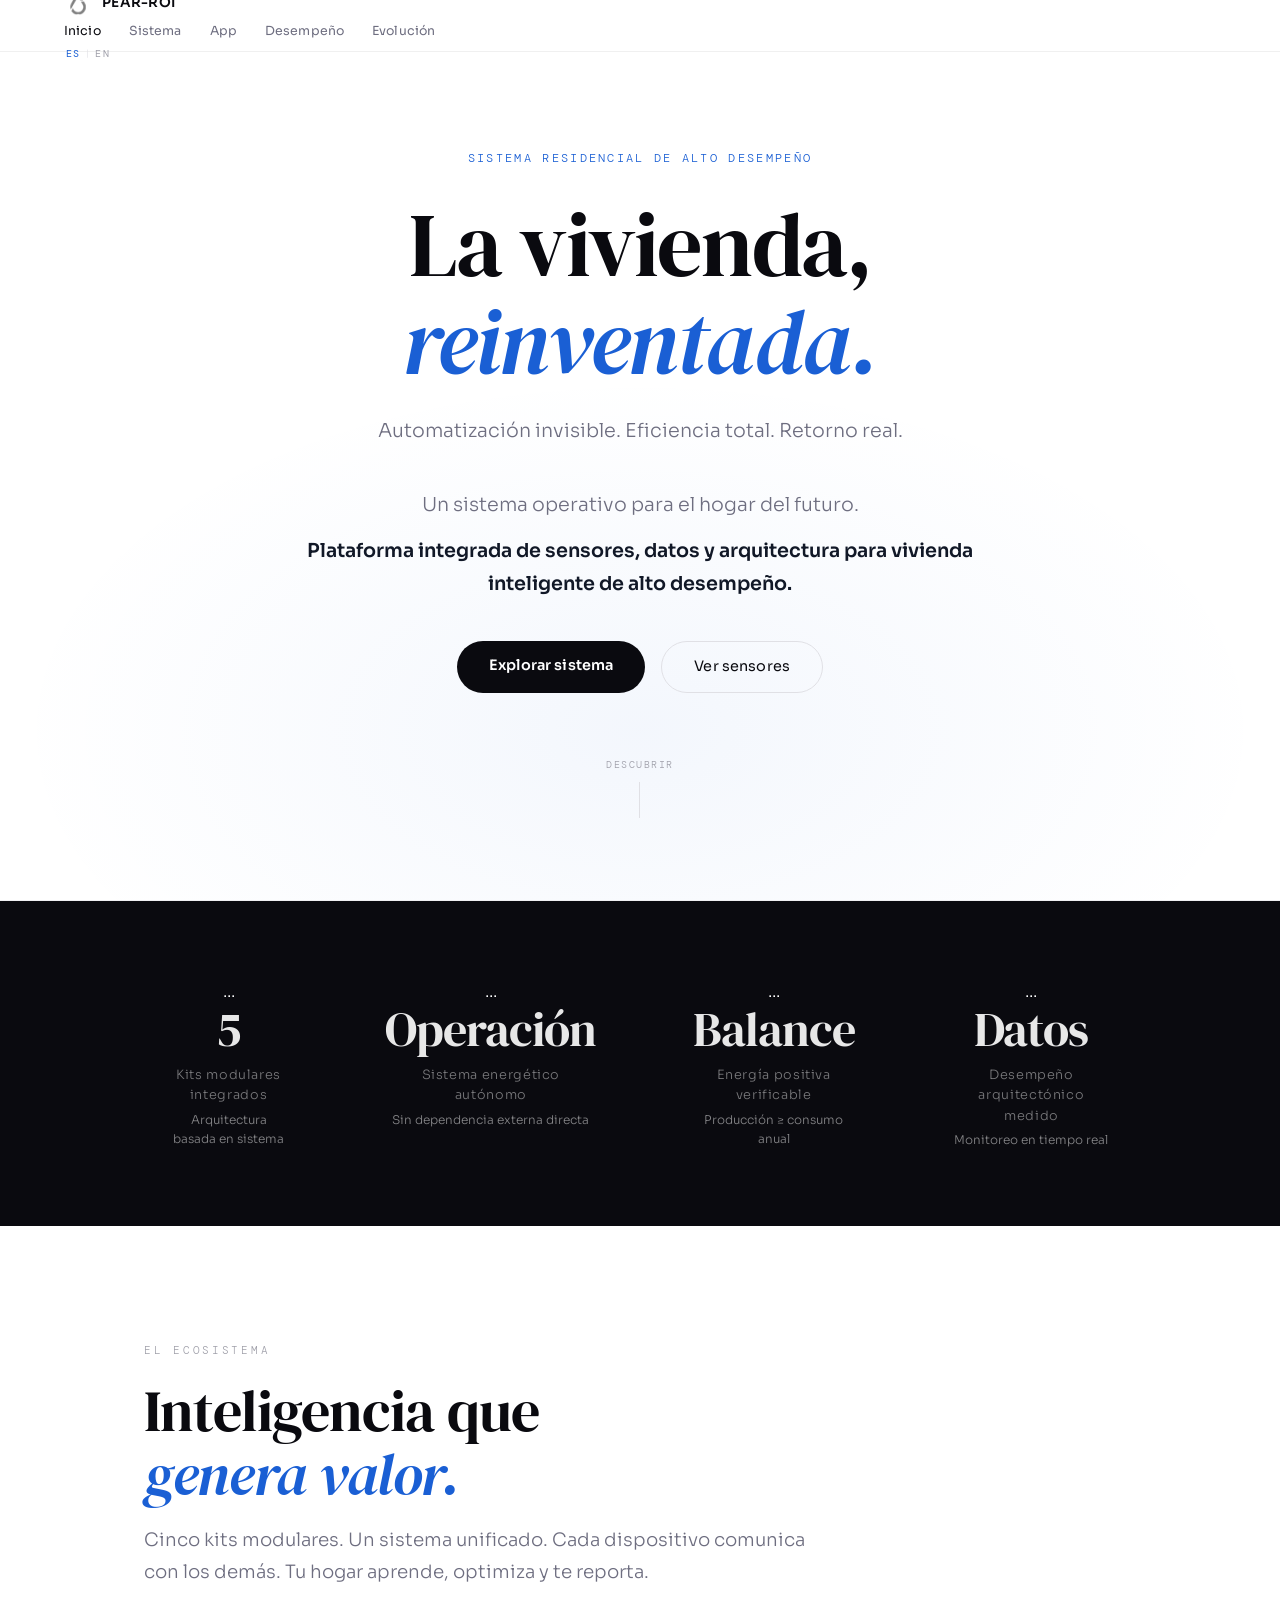
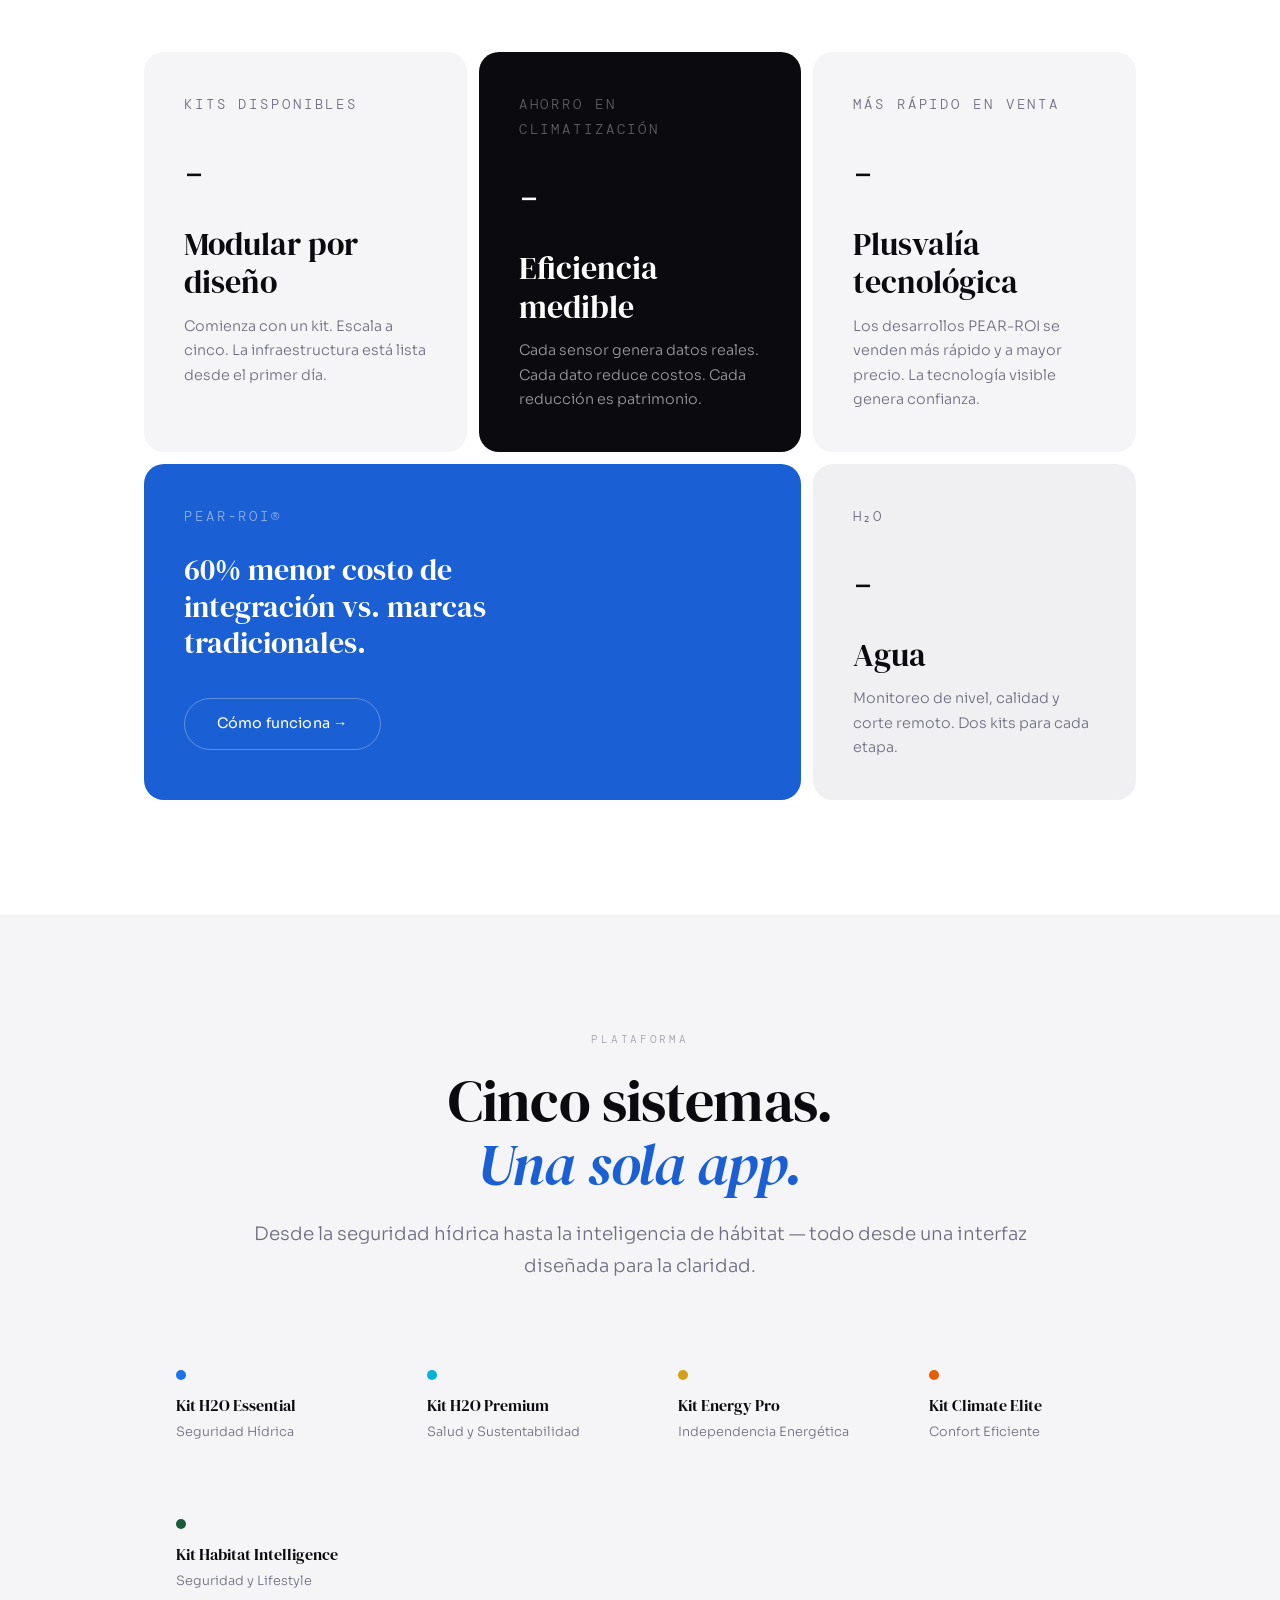
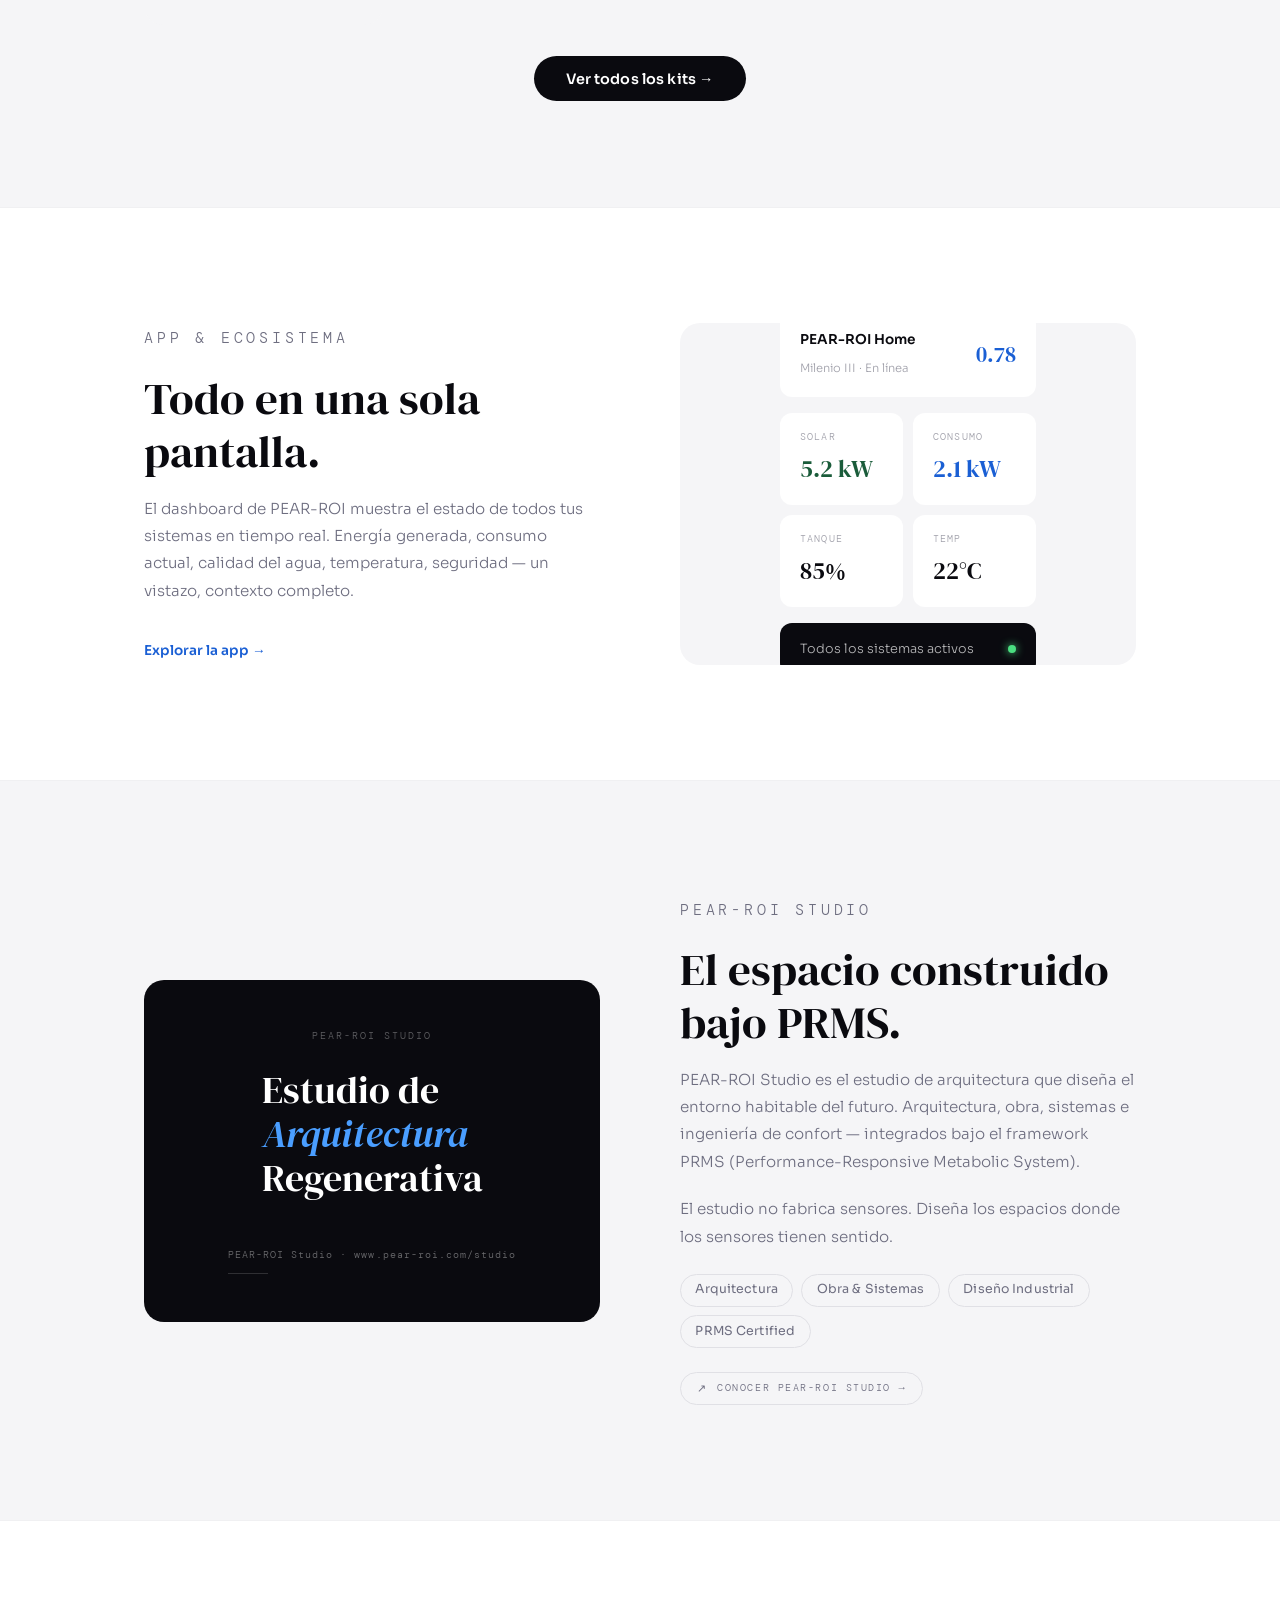
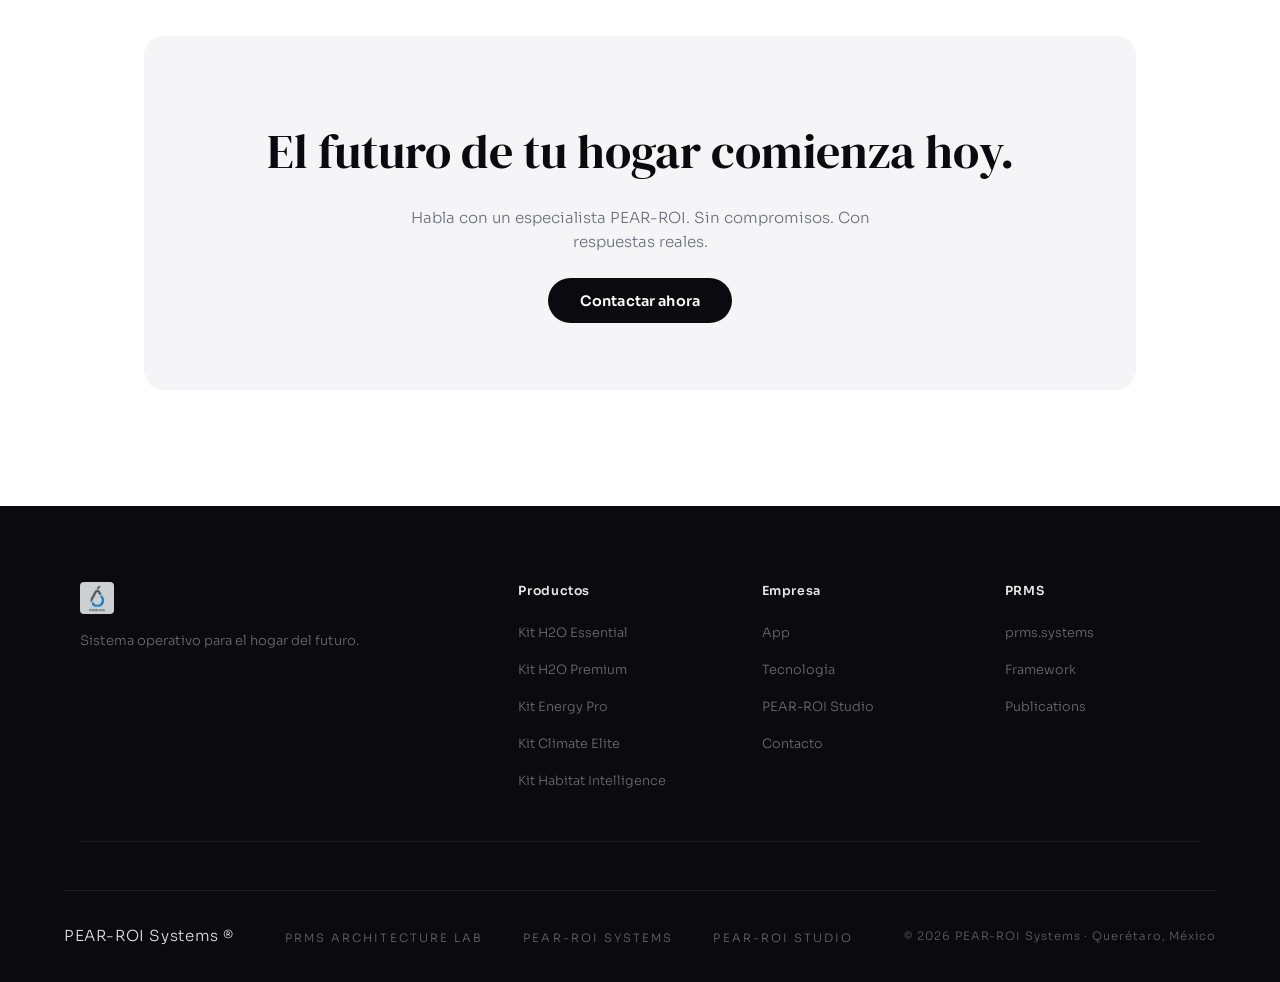
==== index.html @ c3390e7c "Update index.html" ====
<!DOCTYPE html>
<html lang="es">
<head>
  <meta charset="UTF-8"/>
  <meta name="viewport" content="width=device-width, initial-scale=1.0"/>
  <title>PEAR-ROI® — La vivienda, reinventada.</title>
  <meta name="description" content="Sistema operativo para el hogar del futuro. Automatización invisible. Eficiencia total. Retorno real."/>
  <link rel="icon" type="image/png" href="favicon.png">
  <link rel="stylesheet" href="assets/style.css"/>
</head>
<body>

<nav id="site-nav"></nav>

<main>

  <!-- ══ HERO ══════════════════════════════════════════════════════════════ -->
  <section class="hero">
    <p class="hero-eyebrow" data-t="home.eyebrow">Sistema Residencial de Alto Desempeño</p>
    <h1>
      <span data-t="home.h1a">La vivienda,</span><br>
      <em data-t="home.h1b">reinventada.</em>
    </h1>
   <p class="hero-sub main" data-t="home.sub.main">
  Automatización invisible. Eficiencia total. Retorno real. 
</p>
<p class="hero-sub secondary" data-t="home.sub.secondary">
  Un sistema operativo para el hogar del futuro.
  <span class="hero-highlight"> 
  Plataforma integrada de sensores, datos y arquitectura para vivienda inteligente de alto desempeño.
 </span>
</p>
     
    <div class="hero-actions">
      <a href="product.html" class="btn-primary" data-t="home.cta1">Explorar sistema</a>
      <a href="product.html" class="btn-ghost" data-t="home.cta2">Ver Sistema</a>
    </div>
    <div class="hero-scroll">
      <span data-t="home.scroll">Descubrir</span>
    </div>
  </section>

  <div class="divider"></div>

  <!-- ══ STAT STRIP ════════════════════════════════════════════════════════ -->
<div class="stat-strip">
  <div class="container">
    <div class="stat-item reveal">
      <div class="stat-icon">...</div>
      <div class="stat-num">5</div>
      <div class="stat-label">Kits modulares integrados</div>
      <div class="stat-meta">Arquitectura basada en sistema</div>
    </div>
    <div class="stat-item reveal">
      <div class="stat-icon">...</div>
      <div class="stat-num">Operación</div>
      <div class="stat-label">Sistema energético autónomo</div>
      <div class="stat-meta">Sin dependencia externa directa</div>
    </div>
    <div class="stat-item reveal">
      <div class="stat-icon">...</div>
      <div class="stat-num">Balance</div>
      <div class="stat-label">Energía positiva verificable</div>
      <div class="stat-meta">Producción ≥ consumo anual</div>
    </div>
    <div class="stat-item reveal">
      <div class="stat-icon">...</div>
      <div class="stat-num">Datos</div>
      <div class="stat-label">Desempeño arquitectónico medido</div>
      <div class="stat-meta">Monitoreo en tiempo real</div>
    </div>
  </div>
</div>

  <!-- ══ ECOSYSTEM INTRO ═══════════════════════════════════════════════════ -->
  <section class="section">
    <div class="container">
      <div style="max-width:680px; margin-bottom:4rem;">
        <p class="section-label" data-t="home.s1.label">El ecosistema</p>
        <h2 class="display">
          <span data-t="home.s1.h2a">Inteligencia que</span><br>
          <em data-t="home.s1.h2b">genera valor.</em>
        </h2>
        <p class="lead" style="margin-top:1rem;" data-t="home.s1.lead">
          Cinco kits modulares. Un sistema unificado. Cada dispositivo comunica con los demás. Tu hogar aprende, optimiza y te reporta.
        </p>
      </div>

      <!-- BENTO GRID -->
      <div class="bento bento-3 reveal">
        <!-- Card 1 -->
        <div class="bento-card">
          <p class="bento-num" data-t="home.b1.num">Kits disponibles</p>
          <div class="bento-icon">-</div>
          <h3 data-t="home.b1.h3">Arquitectura modular</h3>
          <p data-t="home.b1.p">Sistemas escalables diseñados para integrarse desde la primera etapa del proyecto.</p>
        </div>
        <!-- Card 2 -->
        <div class="bento-card dark">
          <p class="bento-num" data-t="home.b2.num">Ahorro en climatización</p>
          <div class="bento-icon">-</div>
          <h3 data-t="home.b2.h3">Inteligencia operativa</h3>
          <p data-t="home.b2.p">Sensores, automatización y análisis de datos integrados en tiempo real.</p>
        </div>
        <!-- Card 3 -->
        <div class="bento-card">
          <p class="bento-num" data-t="home.b3.num">Más rápido en venta</p>
          <div class="bento-icon">-</div>
          <h3 data-t="home.b3.h3">Infraestructura visible</h3>
          <p data-t="home.b3.p">Tecnología integrada como parte de la experiencia arquitectónica.</p>
        </div>
        <!-- Card 4 — wide dark -->
        <div class="bento-card blue large reveal">
          <div style="display:flex; align-items:center; justify-content:space-between; flex-wrap:wrap; gap:1.5rem;">
            <div>
              <p class="bento-num" style="color:rgba(255,255,255,0.5);">PEAR-ROI®</p>
              <h3 style="font-size:clamp(1.2rem,2.5vw,1.9rem); max-width:24ch;" data-t="home.b4.h3">
                Arquitectura diseñada para operar como un sistema inteligente.
              </h3>
            </div>
            <a href="technology.html" class="btn-ghost" style="border-color:rgba(255,255,255,0.3); color:white; white-space:nowrap;">
              Cómo funciona →
            </a>
          </div>
        </div>
        <!-- Card 5 -->
        <div class="bento-card" style="background:var(--gray-100);">
          <p class="bento-num">H₂O</p>
          <div class="bento-icon">-</div>
          <h3>Agua</h3>
          <p>Monitoreo de nivel, calidad y corte remoto. Dos kits para cada etapa.</p>
        </div>
      </div>
    </div>
  </section>

  <div class="divider"></div>

  <!-- ══ KITS PREVIEW ═══════════════════════════════════════════════════════ -->
  <section class="section" style="background:var(--off-white);">
    <div class="container">
      <p class="section-label center" data-t="home.s2.label">Plataforma</p>
      <h2 class="display center">
        <span data-t="home.s2.h2a">Cinco sistemas.</span><br>
        <em data-t="home.s2.h2b">Una sola app.</em>
      </h2>
      <p class="lead center" style="margin:1.25rem auto 3.5rem;" data-t="home.s2.lead">
        Desde la seguridad hídrica hasta la inteligencia de hábitat — todo desde una interfaz diseñada para la claridad.
      </p>

      <!-- 5 kit preview pills -->
      <div style="display:grid; grid-template-columns:repeat(auto-fit, minmax(200px, 1fr)); gap:12px;" class="reveal">
        <div class="bento-card" style="padding:2rem;">
          <div style="width:10px;height:10px;border-radius:50%;background:#1a73e8;margin-bottom:1rem;"></div>
          <h3 style="font-size:1rem; margin-bottom:0.4rem;" data-t="kit.h2oe.name">Kit H2O Essential</h3>
          <p style="font-size:0.8rem;" data-t="kit.h2oe.sub">Seguridad Hídrica</p>
        </div>
        <div class="bento-card" style="padding:2rem;">
          <div style="width:10px;height:10px;border-radius:50%;background:#00b4d8;margin-bottom:1rem;"></div>
          <h3 style="font-size:1rem; margin-bottom:0.4rem;" data-t="kit.h2op.name">Kit H2O Premium</h3>
          <p style="font-size:0.8rem;" data-t="kit.h2op.sub">Salud y Sustentabilidad</p>
        </div>
        <div class="bento-card" style="padding:2rem;">
          <div style="width:10px;height:10px;border-radius:50%;background:#d4a017;margin-bottom:1rem;"></div>
          <h3 style="font-size:1rem; margin-bottom:0.4rem;" data-t="kit.energy.name">Kit Energy Pro</h3>
          <p style="font-size:0.8rem;" data-t="kit.energy.sub">Independencia Energética</p>
        </div>
        <div class="bento-card" style="padding:2rem;">
          <div style="width:10px;height:10px;border-radius:50%;background:#e85d04;margin-bottom:1rem;"></div>
          <h3 style="font-size:1rem; margin-bottom:0.4rem;" data-t="kit.climate.name">Kit Climate Elite</h3>
          <p style="font-size:0.8rem;" data-t="kit.climate.sub">Confort Eficiente</p>
        </div>
        <div class="bento-card" style="padding:2rem;">
          <div style="width:10px;height:10px;border-radius:50%;background:#1a5c3a;margin-bottom:1rem;"></div>
          <h3 style="font-size:1rem; margin-bottom:0.4rem;" data-t="kit.habitat.name">Kit Habitat Intelligence</h3>
          <p style="font-size:0.8rem;" data-t="kit.habitat.sub">Seguridad y Lifestyle</p>
        </div>
      </div>

      <div style="text-align:center; margin-top:2.5rem;">
        <a href="product.html" class="btn-primary">Ver todos los kits →</a>
      </div>
    </div>
  </section>

  <div class="divider"></div>

  <!-- ══ APP PREVIEW ════════════════════════════════════════════════════════ -->
  <section class="section">
    <div class="container">
      <div class="feature-row reveal">
        <div class="feature-content">
          <p class="section-label" data-t="app.eyebrow">App & Ecosistema</p>
          <h2 data-t="app.f1.h2">Todo en una sola pantalla.</h2>
          <p data-t="app.f1.p">El dashboard de PEAR-ROI muestra el estado de todos tus sistemas en tiempo real. Energía generada, consumo actual, calidad del agua, temperatura, seguridad — un vistazo, contexto completo.</p>
          <a href="app.html" style="display:inline-flex;align-items:center;gap:0.5rem;font-size:0.85rem;font-weight:600;color:var(--accent);margin-top:1rem;">
            Explorar la app →
          </a>
        </div>
        <div class="feature-visual" style="background:var(--off-white); padding:2rem;">
          <!-- Illustrated app UI mockup -->
          <div class="app-screen" style="width:100%; max-width:320px; margin:0 auto;">
            <div class="app-bar">
              <div class="app-bar-left">
                <h4>PEAR-ROI Home</h4>
                <span>Milenio III · En línea</span>
              </div>
              <div class="app-metric">0.78</div>
            </div>
            <div class="app-grid">
              <div class="app-tile">
                <div class="app-tile-label">Solar</div>
                <div class="app-tile-val green">5.2 kW</div>
              </div>
              <div class="app-tile">
                <div class="app-tile-label">Consumo</div>
                <div class="app-tile-val blue">2.1 kW</div>
              </div>
              <div class="app-tile">
                <div class="app-tile-label">Tanque</div>
                <div class="app-tile-val">85%</div>
              </div>
              <div class="app-tile">
                <div class="app-tile-label">Temp</div>
                <div class="app-tile-val">22°C</div>
              </div>
            </div>
            <div class="app-status">
              <span>Todos los sistemas activos</span>
              <div class="status-dot"></div>
            </div>
          </div>
        </div>
      </div>
    </div>
  </section>

  <div class="divider"></div>

  <!-- ══ PEAR-ROI STUDIO ═══════════════════════════════════════════════════ -->
  <section class="section" style="background:var(--off-white);">
    <div class="container">
      <div class="feature-row reverse reveal">
        <div class="feature-content">
          <p class="section-label" data-t="home.studio.label">PEAR-ROI Studio</p>
          <h2 data-t="home.studio.h2">El espacio construido bajo PRMS.</h2>
          <p data-t="home.studio.p1">PEAR-ROI Studio es el estudio de arquitectura que diseña el entorno habitable del futuro.</p>
          <p data-t="home.studio.p2">Arquitectura, obra, sistemas e ingeniería de confort.</p>
          <div class="pill-list" style="margin-bottom:1.5rem;">
            <span class="pill" data-t="home.studio.t1">Arquitectura</span>
            <span class="pill" data-t="home.studio.t2">Obra & Sistemas</span>
            <span class="pill" data-t="home.studio.t3">Diseño Industrial</span>
            <span class="pill" data-t="home.studio.t4">PRMS Certified</span>
          </div>
          <a href="https://pear-roi.com/studio" target="_blank" class="prms-badge" data-t="home.studio.link">
            Conocer PEAR-ROI Studio  →
          </a>
        </div>
        <div class="feature-visual" style="flex-direction:column; padding:3rem; gap:1.5rem; background:var(--black);">
          <div style="font-family:var(--mono); font-size:0.62rem; letter-spacing:0.2em; text-transform:uppercase; color:rgba(255,255,255,0.35);">PEAR-ROI Studio</div>
          <div style="font-family:'DM Serif Display',serif; font-size:clamp(1.5rem,3vw,2.5rem); color:white; line-height:1.15; font-weight:400;">
            Estudio de<br><em style="color:#4a9eff;">Arquitectura</em><br>Regenerativa
          </div>
          <div style="margin-top:auto; display:flex; flex-direction:column; gap:0.6rem;">
            <div style="font-family:var(--mono); font-size:0.65rem; color:rgba(255,255,255,0.4); letter-spacing:0.1em;">PEAR-ROI Studio · www.pear-roi.com/studio</div>
            <div style="width:40px; height:1px; background:rgba(255,255,255,0.15);"></div>
          </div>
        </div>
      </div>
    </div>
  </section>

  <div class="divider"></div>

  <!-- ══ FINAL CTA ══════════════════════════════════════════════════════════ -->
  <section class="section">
    <div class="container">
      <div class="cta-section reveal">
        <h2 data-t="home.cta.h2">El futuro de tu hogar comienza hoy.</h2>
        <p data-t="home.cta.p">Habla con un especialista PEAR-ROI. Sin compromisos. Con respuestas reales.</p>
        <a href="contact.html" class="btn-primary" data-t="home.cta.btn">Contactar ahora</a>
      </div>
    </div>
  </section>

</main>

 <!--  FOOTER -->  
<footer class="site-footer">
  <div style="max-width:var(--max); margin:0 auto;">
    <div class="footer-top">
      <div class="footer-brand">
        <img src="assets/logo.jpg"
             alt="PEAR-ROI"
             style="height:32px;width:auto;border-radius:4px;filter:none;">
        <p style="margin-top:1rem;" data-t="footer.tagline">
          Sistema operativo para el hogar del futuro.
        </p>
      </div>
      <div class="footer-col">
        <h4 data-t="footer.products">Productos</h4>
        <ul>
          <li><a href="product.html">Kit H2O Essential</a></li>
          <li><a href="product.html">Kit H2O Premium</a></li>
          <li><a href="product.html">Kit Energy Pro</a></li>
          <li><a href="product.html">Kit Climate Elite</a></li>
          <li><a href="product.html">Kit Habitat Intelligence</a></li>
        </ul>
      </div>
      <div class="footer-col">
        <h4>Empresa</h4>
        <ul>
          <li><a href="app.html">App</a></li>
          <li><a href="technology.html">Tecnología</a></li>
          <li><a href="https://pear-roi.com/studio" target="_blank">
            PEAR-ROI Studio
          </a></li>
          <li><a href="contact.html">Contacto</a></li>
        </ul>
      </div>
      <div class="footer-col">
        <h4>PRMS</h4>
        <ul>
          <li><a href="https://prms.systems" target="_blank">
            prms.systems
          </a></li>
          <li><a href="https://prms.systems/framework" target="_blank">
            Framework
          </a></li>
          <li><a href="https://prms.systems/publications" target="_blank">
            Publications
          </a></li>
        </ul>
      </div>
    </div>
  </div>

  <!-- ECOSYSTEM FOOTER -->

  <div class="ecosystem-footer">
    <span class="ecosystem-brand">
      PEAR-ROI Systems ®
    </span>
    <ul class="ecosystem-links">
      <li>
        <a href="https://prms.systems" target="_blank">
          PRMS Architecture Lab
        </a>
      </li>
      <li>
        <a href="https://pear-roi.com" target="_blank">
          PEAR-ROI Systems
        </a>
      </li>
      <li>
        <a href="https://pear-roi.com/studio" target="_blank">
          PEAR-ROI Studio
        </a>
      </li>
    </ul>
    <span class="ecosystem-copy">
      © 2026 PEAR-ROI Systems · Querétaro, México
    </span>
  </div>
</footer>
    


<script src="assets/nav.js"></script>
</body>
</html>
---- assets/style.css ----
@import url('https://fonts.googleapis.com/css2?family=Sora:wght@200;300;400;600;700&family=DM+Serif+Display:ital@0;1&family=DM+Mono:wght@300;400&display=swap');

/* ── VARIABLES ── */
:root {
  --white: #ffffff;
  --off-white: #f5f5f7;
  --light: #fbfbfd;
  --gray-100: #f0f0f2;
  --gray-200: #e0e0e5;
  --gray-400: #a0a0aa;
  --gray-600: #6e6e80;
  --gray-800: #2d2d3a;
  --black: #0a0a0f;
  --blue: #1a73e8;
  --blue-light: #4a9eff;
  --accent: #1a5fd4;
  --gradient-blue: linear-gradient(135deg, #1a5fd4 0%, #4a9eff 100%);
  --serif: 'DM Serif Display', serif;
  --sans: 'Sora', sans-serif;
  --mono: 'DM Mono', monospace;
  --radius: 20px;
  --radius-sm: 12px;
  --max: 1120px;
  --pad: clamp(1.5rem, 5vw, 4rem);
  --nav-h: 52px;
}

/* ── RESET ── */
*, *::before, *::after { box-sizing: border-box; margin: 0; padding: 0; }
html { scroll-behavior: smooth; -webkit-font-smoothing: antialiased; }
body { background: var(--white); color: var(--black); font-family: var(--sans); font-size: 17px; font-weight: 300; line-height: 1.6; overflow-x: hidden; }
img { max-width: 100%; display: block; }
a { text-decoration: none; color: inherit; }

/* ── NAV ── */
nav {
  position: fixed; top: 0; left: 0; right: 0; z-index: 200;
  height: var(--nav-h);
  background: rgba(255,255,255,0.82);
  backdrop-filter: saturate(180%) blur(20px);
  -webkit-backdrop-filter: saturate(180%) blur(20px);
  border-bottom: 1px solid rgba(0,0,0,0.06);
  display: flex; align-items: center; justify-content: space-between;
  padding: 0 var(--pad);
}
.nav-logo { display: flex; align-items: center; gap: 10px; }
.nav-logo img { height: 28px; width: auto; }
.nav-logo-text { font-size: 0.85rem; font-weight: 600; letter-spacing: 0.02em; color: var(--black); }
.nav-links { display: flex; gap: 1.75rem; list-style: none; align-items: center; }
.nav-links a { font-size: 0.78rem; font-weight: 400; color: var(--gray-600); letter-spacing: 0.01em; transition: color 0.2s; }
.nav-links a:hover, .nav-links a.active { color: var(--black); }
.nav-right { display: flex; align-items: center; gap: 1.25rem; }
.lang-switcher { display: flex; align-items: center; gap: 4px; }
.lang-btn { font-family: var(--mono); font-size: 0.62rem; letter-spacing: 0.12em; background: none; border: none; cursor: pointer; color: var(--gray-400); padding: 3px 2px; transition: color 0.2s; }
.lang-btn:hover { color: var(--black); }
.lang-btn.active { color: var(--accent); font-weight: 400; }
.lang-sep { font-size: 0.55rem; color: var(--gray-200); }
.nav-cta { font-size: 0.75rem; font-weight: 600; background: var(--black); color: var(--white); padding: 0.45rem 1.1rem; border-radius: 100px; letter-spacing: 0.01em; transition: background 0.2s, transform 0.15s; }
.nav-cta:hover { background: var(--gray-800); transform: scale(1.02); }

/* ── LAYOUT ── */
main { padding-top: var(--nav-h); }
.container { max-width: var(--max); margin: 0 auto; padding: 0 var(--pad); }
.section { padding: clamp(4rem, 9vw, 8rem) 0; }
.section-sm { padding: clamp(3rem, 6vw, 5rem) 0; }

/* ── HERO ── */
.hero {
  min-height: calc(100svh - var(--nav-h));
  display: flex; flex-direction: column; justify-content: center; align-items: center;
  text-align: center; padding: 5rem var(--pad) 4rem;
  background: var(--white);
  position: relative; overflow: hidden;
}
.hero::before {
  content: '';
  position: absolute; inset: 0;
  background: radial-gradient(ellipse 70% 60% at 50% 80%, rgba(26,95,212,0.05) 0%, transparent 70%);
  pointer-events: none;
}
.hero-eyebrow { font-family: var(--mono); font-size: 0.72rem; letter-spacing: 0.2em; text-transform: uppercase; color: var(--accent); margin-bottom: 1.75rem; opacity: 0; animation: fadeUp 0.7s 0.1s forwards; }
.hero h1 { font-family: var(--serif); font-size: clamp(3rem, 7vw, 6.5rem); font-weight: 400; line-height: 1.08; letter-spacing: -0.02em; max-width: 12ch; margin: 0 auto 1.5rem; opacity: 0; animation: fadeUp 0.7s 0.2s forwards; }
.hero h1 em { font-style: italic; color: var(--accent); }
.hero-sub { font-size: clamp(1rem, 1.8vw, 1.2rem); color: var(--gray-600); max-width: 52ch; margin: 0 auto 2.5rem; line-height: 1.75; font-weight: 300; opacity: 0; animation: fadeUp 0.7s 0.35s forwards; }
.hero-actions { display: flex; gap: 1rem; justify-content: center; flex-wrap: wrap; opacity: 0; animation: fadeUp 0.7s 0.5s forwards; }
.btn-primary { background: var(--black); color: var(--white); padding: 0.85rem 2rem; border-radius: 100px; font-size: 0.9rem; font-weight: 600; letter-spacing: 0.01em; transition: background 0.2s, transform 0.15s; }
.btn-primary:hover { background: var(--gray-800); transform: translateY(-1px); }
.btn-ghost { border: 1px solid var(--gray-200); color: var(--black); padding: 0.85rem 2rem; border-radius: 100px; font-size: 0.9rem; font-weight: 400; letter-spacing: 0.01em; transition: border-color 0.2s, transform 0.15s; }
.btn-ghost:hover { border-color: var(--gray-400); transform: translateY(-1px); }
.hero-scroll { margin-top: 4rem; font-family: var(--mono); font-size: 0.65rem; letter-spacing: 0.15em; text-transform: uppercase; color: var(--gray-400); display: flex; flex-direction: column; align-items: center; gap: 0.5rem; opacity: 0; animation: fadeUp 0.7s 0.7s forwards; }
.hero-scroll::after { content: ''; width: 1px; height: 36px; background: var(--gray-200); }

/* ── SECTION LABELS ── */
.section-label { font-family: var(--mono); font-size: 0.68rem; letter-spacing: 0.25em; text-transform: uppercase; color: var(--gray-400); margin-bottom: 1.25rem; }
.section-label.center { text-align: center; }
h2.display { font-family: var(--serif); font-size: clamp(2rem, 4.5vw, 3.8rem); font-weight: 400; line-height: 1.12; letter-spacing: -0.015em; margin-bottom: 1rem; }
h2.display em { font-style: italic; color: var(--accent); }
h2.display.center { text-align: center; }
.lead { font-size: clamp(1rem, 1.6vw, 1.15rem); color: var(--gray-600); line-height: 1.75; font-weight: 300; max-width: 58ch; }
.lead.center { text-align: center; margin: 0 auto; }

/* ── BENTO GRID ── */
.bento { display: grid; gap: 12px; }
.bento-2 { grid-template-columns: repeat(2, 1fr); }
.bento-3 { grid-template-columns: repeat(3, 1fr); }
.bento-card {
  background: var(--off-white); border-radius: var(--radius); padding: 2.5rem;
  position: relative; overflow: hidden; transition: transform 0.3s ease, box-shadow 0.3s ease;
}
.bento-card:hover { transform: translateY(-3px); box-shadow: 0 20px 60px rgba(0,0,0,0.07); }
.bento-card.dark { background: var(--black); color: var(--white); }
.bento-card.blue { background: var(--accent); color: var(--white); }
.bento-card.large { grid-column: span 2; }
.bento-card h3 { font-family: var(--serif); font-size: clamp(1.3rem, 2.5vw, 2rem); font-weight: 400; margin-bottom: 0.75rem; line-height: 1.2; }
.bento-card.dark h3, .bento-card.blue h3 { color: var(--white); }
.bento-card p { font-size: 0.9rem; color: var(--gray-600); line-height: 1.7; font-weight: 300; }
.bento-card.dark p { color: rgba(255,255,255,0.6); }
.bento-card.blue p { color: rgba(255,255,255,0.8); }
.bento-num { font-family: var(--mono); font-size: 0.62rem; letter-spacing: 0.2em; color: var(--gray-400); margin-bottom: 1.5rem; text-transform: uppercase; }
.bento-card.dark .bento-num { color: rgba(255,255,255,0.35); }
.bento-card.blue .bento-num { color: rgba(255,255,255,0.5); }
.bento-icon { font-size: 2.5rem; margin-bottom: 1.25rem; }

/* ── KIT CARDS ── */
.kit-grid { display: grid; grid-template-columns: repeat(auto-fit, minmax(300px, 1fr)); gap: 12px; }
.kit-card {
  border-radius: var(--radius); overflow: hidden; background: var(--off-white);
  transition: transform 0.3s, box-shadow 0.3s;
}
.kit-card:hover { transform: translateY(-4px); box-shadow: 0 24px 70px rgba(0,0,0,0.09); }
.kit-card-header { padding: 2.25rem 2.25rem 1.5rem; }
.kit-tag { font-family: var(--mono); font-size: 0.62rem; letter-spacing: 0.18em; text-transform: uppercase; color: var(--white); padding: 0.3rem 0.75rem; border-radius: 100px; display: inline-block; margin-bottom: 1.25rem; }
.kit-h2o-e .kit-tag { background: #1a73e8; }
.kit-h2o-p .kit-tag { background: #00b4d8; }
.kit-energy .kit-tag { background: #d4a017; }
.kit-climate .kit-tag { background: #e85d04; }
.kit-habitat .kit-tag { background: #1a5c3a; }
.kit-card h3 { font-family: var(--serif); font-size: 1.5rem; font-weight: 400; margin-bottom: 0.5rem; line-height: 1.25; }
.kit-card .kit-desc { font-size: 0.875rem; color: var(--gray-600); line-height: 1.65; margin-bottom: 1.25rem; }
.kit-components { list-style: none; border-top: 1px solid var(--gray-200); padding-top: 1.25rem; margin: 0; display: flex; flex-direction: column; gap: 0.5rem; }
.kit-components li { font-size: 0.82rem; color: var(--gray-600); display: flex; align-items: center; gap: 0.6rem; }
.kit-components li::before { content: '—'; color: var(--gray-400); font-family: var(--mono); font-size: 0.65rem; flex-shrink: 0; }
.kit-roi { background: var(--white); padding: 1.25rem 2.25rem; display: flex; align-items: center; justify-content: space-between; gap: 1rem; }
.kit-roi-label { font-family: var(--mono); font-size: 0.62rem; letter-spacing: 0.12em; text-transform: uppercase; color: var(--gray-400); margin-bottom: 0.25rem; }
.kit-roi-val { font-size: 0.85rem; font-weight: 600; color: var(--black); }
.kit-arrow { width: 32px; height: 32px; border-radius: 50%; background: var(--black); display: flex; align-items: center; justify-content: center; color: var(--white); font-size: 0.8rem; flex-shrink: 0; transition: transform 0.2s; }
.kit-card:hover .kit-arrow { transform: translateX(3px); }

/* ── STAT STRIP ── */
.stat-strip { background: var(--black); color: var(--white); padding: clamp(3rem, 6vw, 5rem) 0; }
.stat-strip .container { display: grid; grid-template-columns: repeat(auto-fit, minmax(160px, 1fr)); gap: 2rem; }
.stat-item { text-align: center; }
.stat-num { font-family: var(--serif); font-size: clamp(2.2rem, 5vw, 3.8rem); font-weight: 400; color: var(--white); line-height: 1; margin-bottom: 0.5rem; }
.stat-num em { font-style: italic; color: #4a9eff; }
.stat-label { font-size: 0.8rem; color: rgba(255,255,255,0.45); letter-spacing: 0.05em; }

/* ── FEATURE ROW ── */
.feature-row { display: grid; grid-template-columns: 1fr 1fr; gap: 5rem; align-items: center; }
.feature-row.reverse { direction: rtl; }
.feature-row.reverse > * { direction: ltr; }
.feature-content h2 { font-family: var(--serif); font-size: clamp(1.8rem, 3.5vw, 2.8rem); font-weight: 400; line-height: 1.18; margin-bottom: 1rem; }
.feature-content p { font-size: 0.95rem; color: var(--gray-600); line-height: 1.8; margin-bottom: 1.25rem; }
.feature-visual { background: var(--off-white); border-radius: var(--radius); aspect-ratio: 4/3; display: flex; align-items: center; justify-content: center; overflow: hidden; }
.feature-visual img { width: 100%; height: 100%; object-fit: cover; }

/* ── PILL LIST ── */
.pill-list { display: flex; flex-wrap: wrap; gap: 0.5rem; margin-top: 1.5rem; }
.pill { font-size: 0.78rem; font-weight: 400; border: 1px solid var(--gray-200); padding: 0.35rem 0.9rem; border-radius: 100px; color: var(--gray-600); letter-spacing: 0.01em; }

/* ── CTA BLOCK ── */
.cta-section { background: var(--off-white); border-radius: var(--radius); padding: clamp(3rem, 6vw, 5rem) clamp(2rem, 5vw, 4rem); text-align: center; }
.cta-section h2 { font-family: var(--serif); font-size: clamp(1.8rem, 4vw, 3rem); font-weight: 400; margin-bottom: 1rem; }
.cta-section p { font-size: 0.95rem; color: var(--gray-600); max-width: 48ch; margin: 0 auto 2rem; }

/* ── PRMS LINK BADGE ── */
.prms-badge {
  display: inline-flex; align-items: center; gap: 0.6rem;
  font-family: var(--mono); font-size: 0.65rem; letter-spacing: 0.15em; text-transform: uppercase;
  border: 1px solid var(--gray-200); border-radius: 100px; padding: 0.4rem 1rem;
  color: var(--gray-600); transition: border-color 0.2s, color 0.2s;
}
.prms-badge:hover { border-color: var(--accent); color: var(--accent); }
.prms-badge::before { content: '↗'; font-size: 0.7rem; }

/* ── APP SECTION ── */
.app-screen { background: var(--off-white); border-radius: var(--radius); padding: 2rem; display: flex; flex-direction: column; gap: 1rem; }
.app-bar { background: var(--white); border-radius: var(--radius-sm); padding: 1rem 1.25rem; display: flex; align-items: center; justify-content: space-between; }
.app-bar-left h4 { font-size: 0.85rem; font-weight: 600; margin-bottom: 0.15rem; }
.app-bar-left span { font-size: 0.72rem; color: var(--gray-400); }
.app-metric { font-family: var(--serif); font-size: 1.4rem; color: var(--accent); font-weight: 400; }
.app-grid { display: grid; grid-template-columns: 1fr 1fr; gap: 10px; }
.app-tile { background: var(--white); border-radius: var(--radius-sm); padding: 1rem 1.25rem; }
.app-tile-label { font-family: var(--mono); font-size: 0.6rem; letter-spacing: 0.12em; text-transform: uppercase; color: var(--gray-400); margin-bottom: 0.4rem; }
.app-tile-val { font-family: var(--serif); font-size: 1.5rem; color: var(--black); }
.app-tile-val.green { color: #1a5c3a; }
.app-tile-val.blue { color: var(--accent); }
.app-status { background: var(--black); border-radius: var(--radius-sm); padding: 1rem 1.25rem; display: flex; align-items: center; justify-content: space-between; }
.app-status span { font-size: 0.8rem; color: rgba(255,255,255,0.7); }
.status-dot { width: 8px; height: 8px; border-radius: 50%; background: #4ade80; box-shadow: 0 0 8px #4ade80; }

/* ── FOOTER ── */
.site-footer { background: var(--black); color: var(--white); padding: clamp(3rem, 6vw, 5rem) var(--pad) 2rem; }
.footer-top { display: grid; grid-template-columns: 2fr 1fr 1fr 1fr; gap: 3rem; padding-bottom: 3rem; border-bottom: 1px solid rgba(255,255,255,0.07); }
.footer-brand img { height: 32px; margin-bottom: 1rem; filter: brightness(10); }
.footer-brand p { font-size: 0.82rem; color: rgba(255,255,255,0.4); line-height: 1.7; max-width: 28ch; }
.footer-col h4 { font-size: 0.78rem; font-weight: 600; letter-spacing: 0.05em; margin-bottom: 1rem; color: rgba(255,255,255,0.9); }
.footer-col ul { list-style: none; display: flex; flex-direction: column; gap: 0.6rem; }
.footer-col ul a { font-size: 0.8rem; color: rgba(255,255,255,0.4); transition: color 0.2s; }
.footer-col ul a:hover { color: rgba(255,255,255,0.8); }
.footer-bottom { padding-top: 2rem; display: flex; align-items: center; justify-content: space-between; flex-wrap: wrap; gap: 1rem; }
.footer-bottom p { font-size: 0.75rem; color: rgba(255,255,255,0.3); }
.footer-bottom a { color: rgba(255,255,255,0.4); font-size: 0.75rem; transition: color 0.2s; }
.footer-bottom a:hover { color: rgba(255,255,255,0.7); }

/* ── DIVIDER ── */
.divider { width: 100%; height: 1px; background: var(--gray-100); margin: 0; }

/* ── ANIMATIONS ── */
@keyframes fadeUp { from { opacity: 0; transform: translateY(22px); } to { opacity: 1; transform: translateY(0); } }
.reveal { opacity: 0; transform: translateY(20px); transition: opacity 0.65s ease, transform 0.65s ease; }
.reveal.visible { opacity: 1; transform: none; }

/* ── MOBILE ── */
@media (max-width: 900px) {
  .nav-links { display: none; }
  .bento-2, .bento-3 { grid-template-columns: 1fr; }
  .bento-card.large { grid-column: span 1; }
  .feature-row { grid-template-columns: 1fr; gap: 2.5rem; }
  .feature-row.reverse { direction: ltr; }
  .footer-top { grid-template-columns: 1fr 1fr; }
}
@media (max-width: 600px) {
  .footer-top { grid-template-columns: 1fr; }
  .hero h1 { font-size: 2.8rem; }
}

/* ── CONTACT FORM ── */
.form-group { margin-bottom: 1.25rem; }
.form-group label { font-size: 0.78rem; font-weight: 400; letter-spacing: 0.05em; color: var(--gray-600); display: block; margin-bottom: 0.5rem; }
.form-group input, .form-group textarea, .form-group select {
  width: 100%; background: var(--off-white); border: 1px solid transparent;
  border-radius: var(--radius-sm); padding: 0.85rem 1.1rem;
  font-family: var(--sans); font-size: 0.9rem; color: var(--black);
  transition: border-color 0.2s, background 0.2s; outline: none;
}
.form-group input:focus, .form-group textarea:focus, .form-group select:focus {
  border-color: var(--accent); background: var(--white);
}
.form-group textarea { resize: vertical; min-height: 130px; }
.form-row { display: grid; grid-template-columns: 1fr 1fr; gap: 1rem; }
@media (max-width: 600px) { .form-row { grid-template-columns: 1fr; } }

/* ── TECH PAGE ── */
.how-step { display: grid; grid-template-columns: 60px 1fr; gap: 1.5rem; align-items: start; padding: 2.5rem 0; border-bottom: 1px solid var(--gray-100); }
.step-num { font-family: var(--serif); font-size: 2.5rem; color: var(--gray-200); font-weight: 400; line-height: 1; }
.step-content h3 { font-size: 1.05rem; font-weight: 600; margin-bottom: 0.5rem; }
.step-content p { font-size: 0.9rem; color: var(--gray-600); line-height: 1.7; }

/* === STAT STRIP FIX === */
.stat-num {
  font-size: 3rem;
  font-weight: 500;
  letter-spacing: -0.02em;
  margin-bottom: 0.75rem;
  opacity: 0.9;
}
.stat-item {
  text-align: center;
  padding: 0 1.5rem;
}
.stat-meta {
  font-size: 0.75rem;
  opacity: 0.5;
  margin-top: 0.25rem;
}
.stat-strip .container {
  display: flex;
  justify-content: space-between;
  gap: 3rem;
}

/* SYSTEM CYCLE SECTION */

.system-cycle {
  margin-top: 140px;
  padding: 80px 0px;
  border-top: 1px solid #ddd;
  background: transparent;
}
.cycle-grid {
  margin-top: 2rem;
  display: grid;
  gap: 0.75rem;
}
.ecosystem-logos {
  margin-top: 2rem;
  display: flex;
  align-items: center;
  gap: 1rem;
}
.ecosystem-logos img {
  height: 40px;
}

/* BOTÓN HAMBURGUESA */
.nav-toggle {
  display: none;
  font-size: 1.6rem;
  background: none;
  border: none;
  cursor: pointer;
}

/* MOBILE */
@media (max-width: 768px) {

  .nav-toggle {
    display: block;
  }

  .nav-links {
    display: none;
    flex-direction: column;
    gap: 1.5rem;
    position: absolute;
    top: 70px;
    left: 0;
    width: 100%;
    background: white;
    padding: 2rem;
    border-top: 1px solid #eee;
  }

  .nav-links.active {
    display: flex;
  }

  .nav-right {
    display: none; /* opcional: ocultar idioma y CTA en mobile */
  }
}

.hero-highlight {
  display: block;          /* fuerza salto de línea limpio */
  margin-top: 12px;        /* separación */
  font-weight: 600;        /* negrita elegante (no 700) */
  color: #111827;          /* un poco más oscuro para jerarquía */
}

.kits-intro {
  display: flex;
  justify-content: center;   /* centra real */
  text-align: center;
  margin-bottom: 48px;
}

.kits-intro-text {
  max-width: 720px;         /* controla ancho real */
  font-size: 1.1rem;
  line-height: 1.65;
  color: #111827;           /* negro elegante */
  font-weight: 500;         /* más presencia */
}

.hero-app-image {
  display: flex;
  justify-content: center;
  margin: 40px 0 32px;
}
/* App */
.hero-app-image img {
  width: 100%;
  max-width: 420px; /* tamaño tipo iPhone premium */
  height: auto;
  border-radius: 32px;
  
  /* efecto premium */
  box-shadow: 
    0 20px 60px rgba(0, 0, 0, 0.15),
    0 10px 30px rgba(0, 0, 0, 0.08);
  transition: transform 0.3s ease;
}
.hero-app-image img:hover {
  transform: scale(1.02);
}
 /* imagen desempeño */
.hero-image {
  display: flex;
  justify-content: center;
  margin: 3rem 0 2rem;
}

.hero-image img {
  width: 100%;
  max-width: 820px;
  border-radius: 24px;
  box-shadow: 0 30px 80px rgba(0,0,0,0.15);
}
/* imagen desempeño2 */
.performance-image {
  margin-top: 2.5rem;
  text-align: center;
}

.performance-image img {
  width: 100%;
  max-width: 900px;
  border-radius: 20px;
  box-shadow: 0 40px 100px rgba(0,0,0,0.12);
}

/* =========================================
   ECOSYSTEM FOOTER
========================================= */

.ecosystem-footer{
    width:100%;
    border-top:1px solid rgba(255,255,255,.08);
    margin-top:3rem;
    padding:2rem 0 0;
    display:flex;
    align-items:center;
    justify-content:space-between;
    gap:2rem;
    flex-wrap:wrap;
}
.ecosystem-brand{
    color:rgba(255,255,255,.88);
    font-size:0.95rem;
    letter-spacing:0.04em;
    white-space:nowrap;
}
.ecosystem-links{
    display:flex !important;
    flex-direction:row !important;
    align-items:center;
    justify-content:center;
    gap:2.5rem;
    list-style:none !important;
    margin:0 !important;
    padding:0 !important;
}
.ecosystem-links li{
    list-style:none !important;
    margin:0 !important;
    padding:0 !important;
}
.ecosystem-links a{
    color:rgba(255,255,255,.38);
    text-decoration:none;
    font-size:0.72rem;
    letter-spacing:0.18em;
    text-transform:uppercase;
    transition:all .25s ease;
}
.ecosystem-links a:hover{
    color:rgba(255,255,255,.9);
}
.ecosystem-copy{
    color:rgba(255,255,255,.35);
    font-size:0.72rem;
    letter-spacing:0.08em;
    white-space:nowrap;
}
/* RESPONSIVE */
@media (max-width:900px){
    .ecosystem-footer{
        flex-direction:column;
        align-items:flex-start;
    }
    .ecosystem-links{
        gap:1.2rem;
    }
}
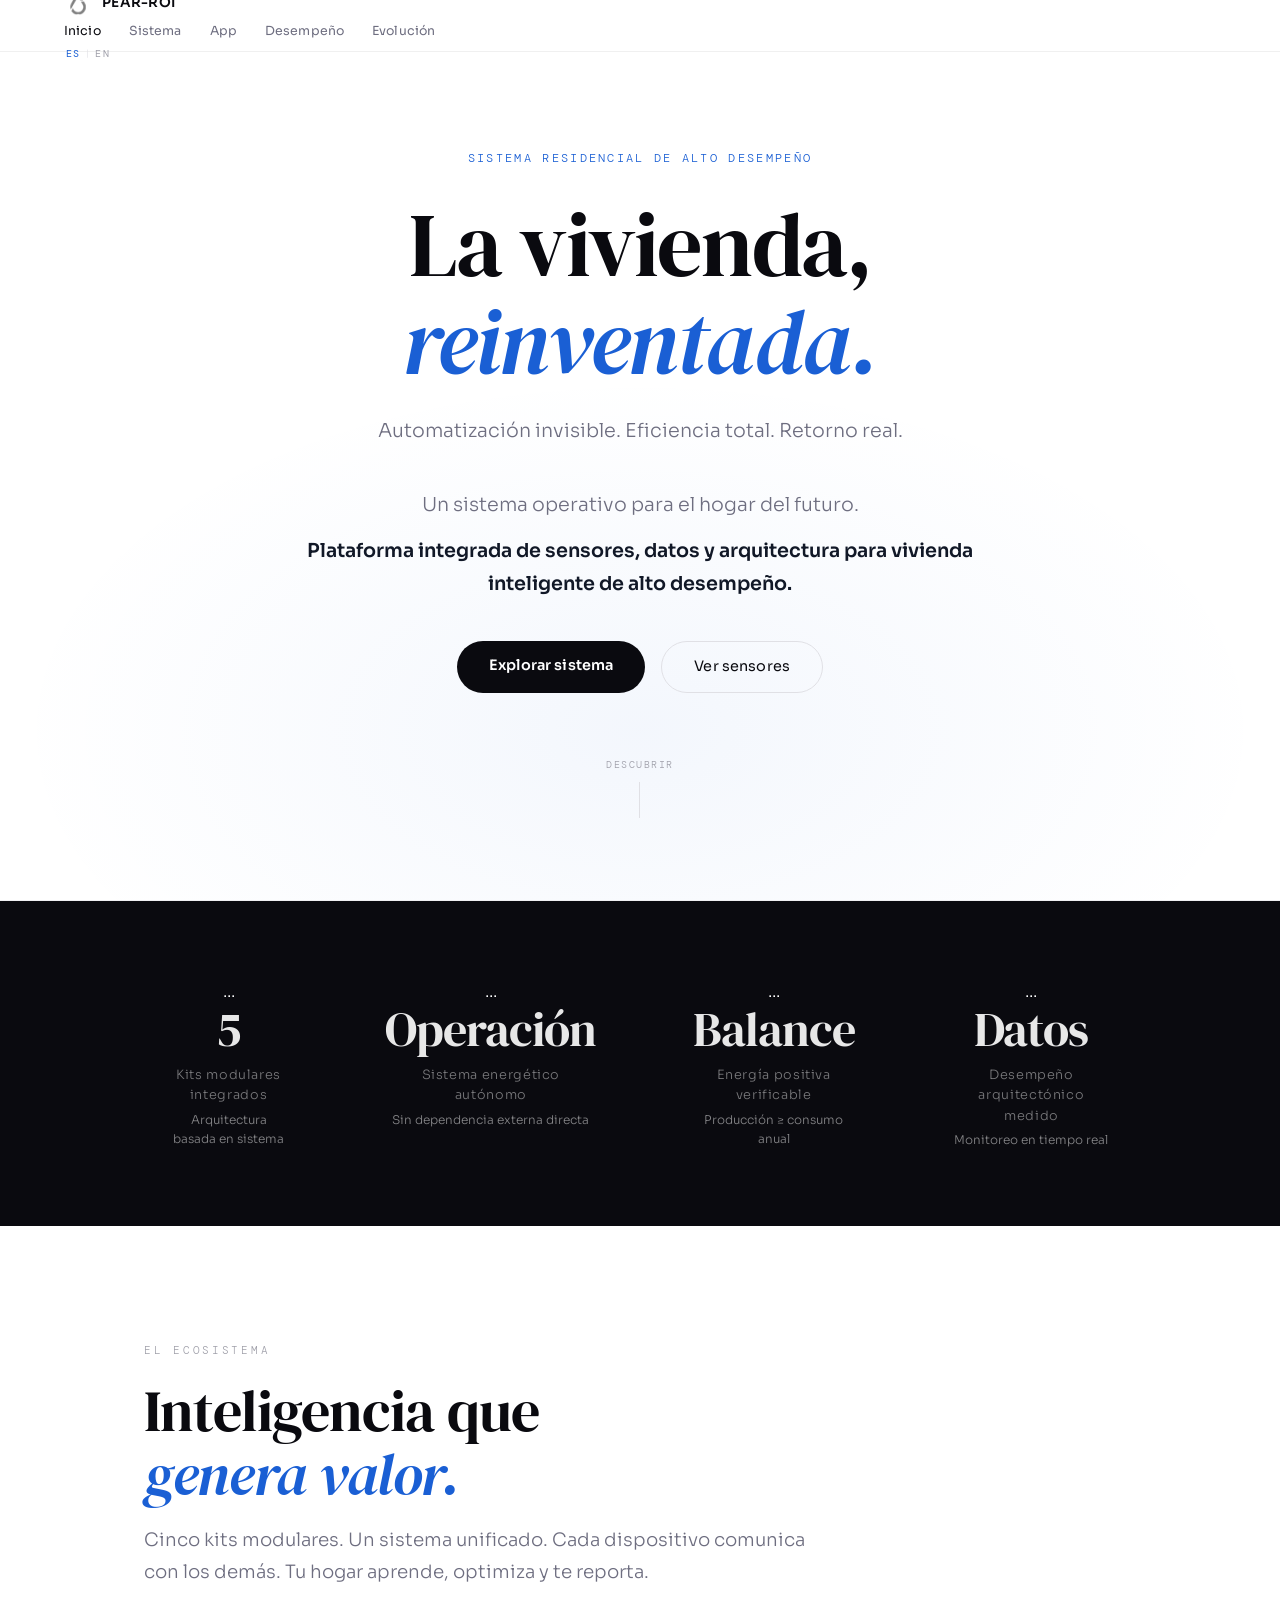
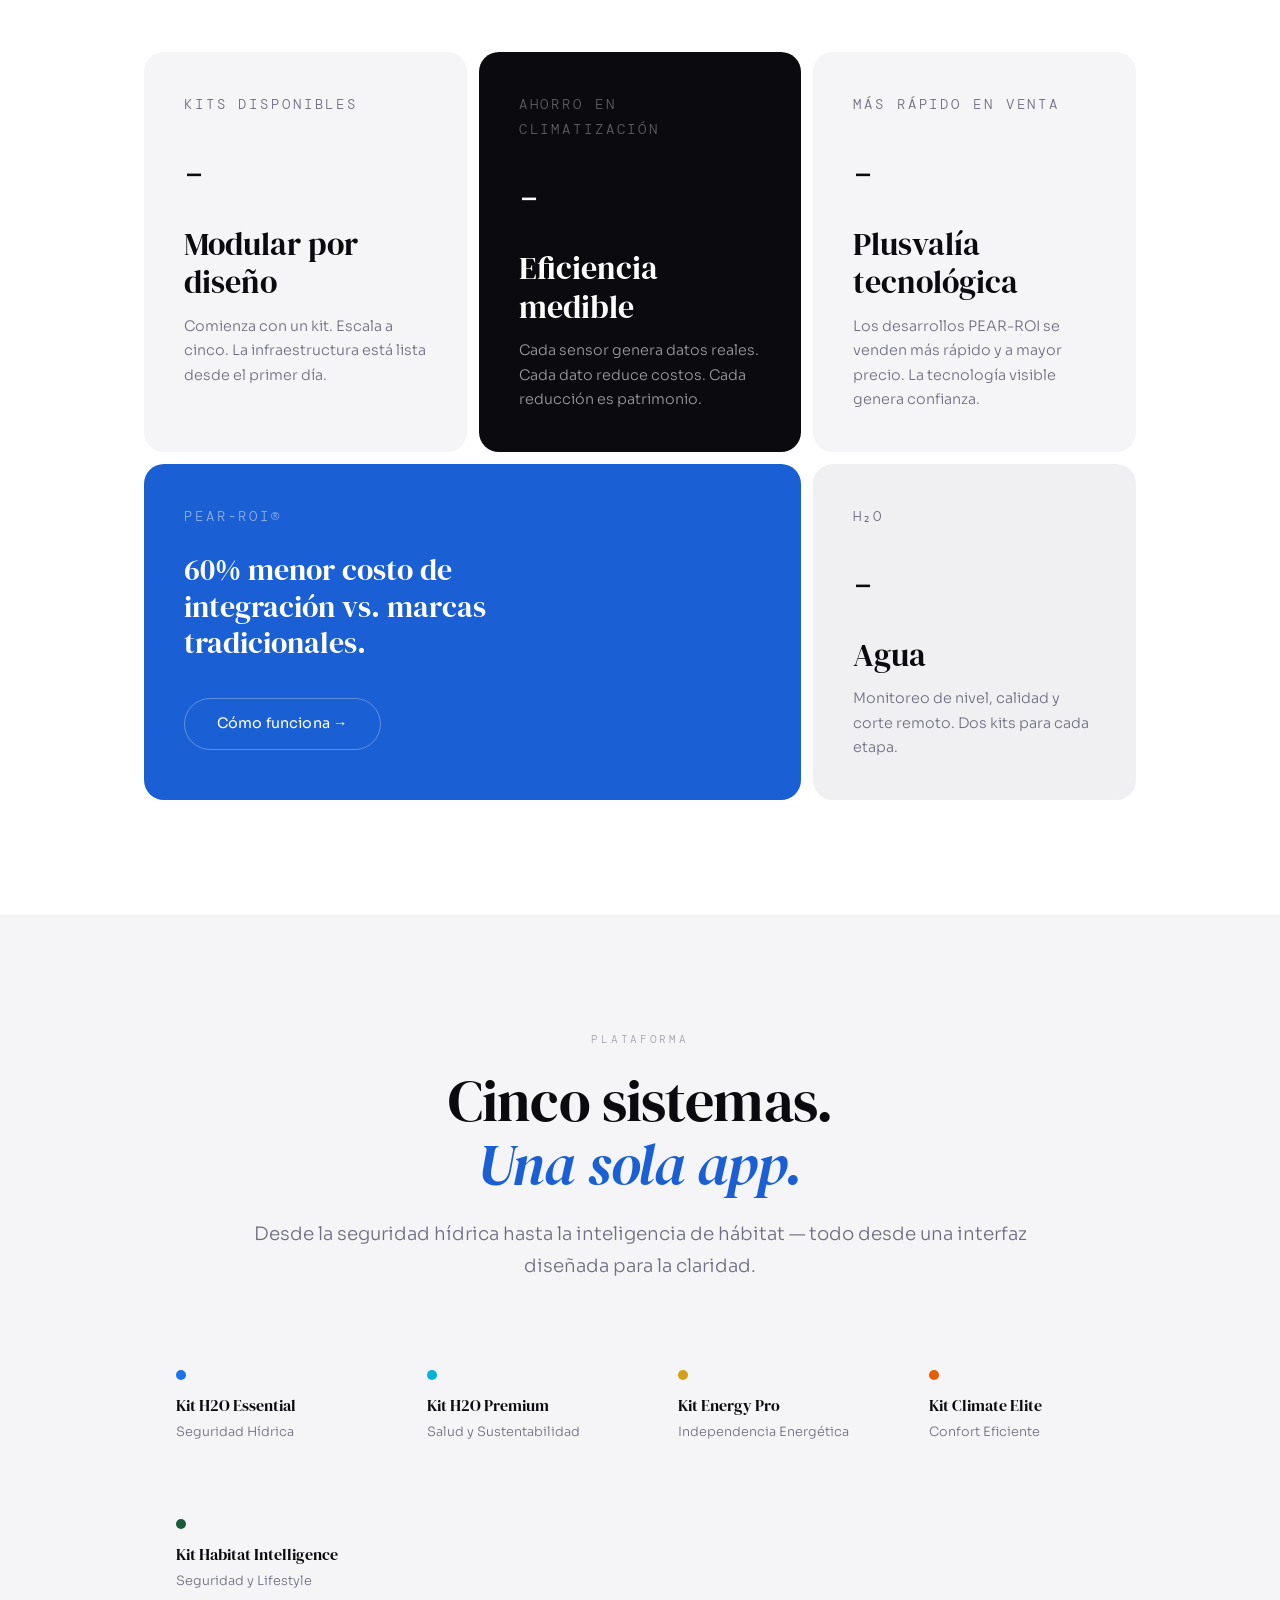
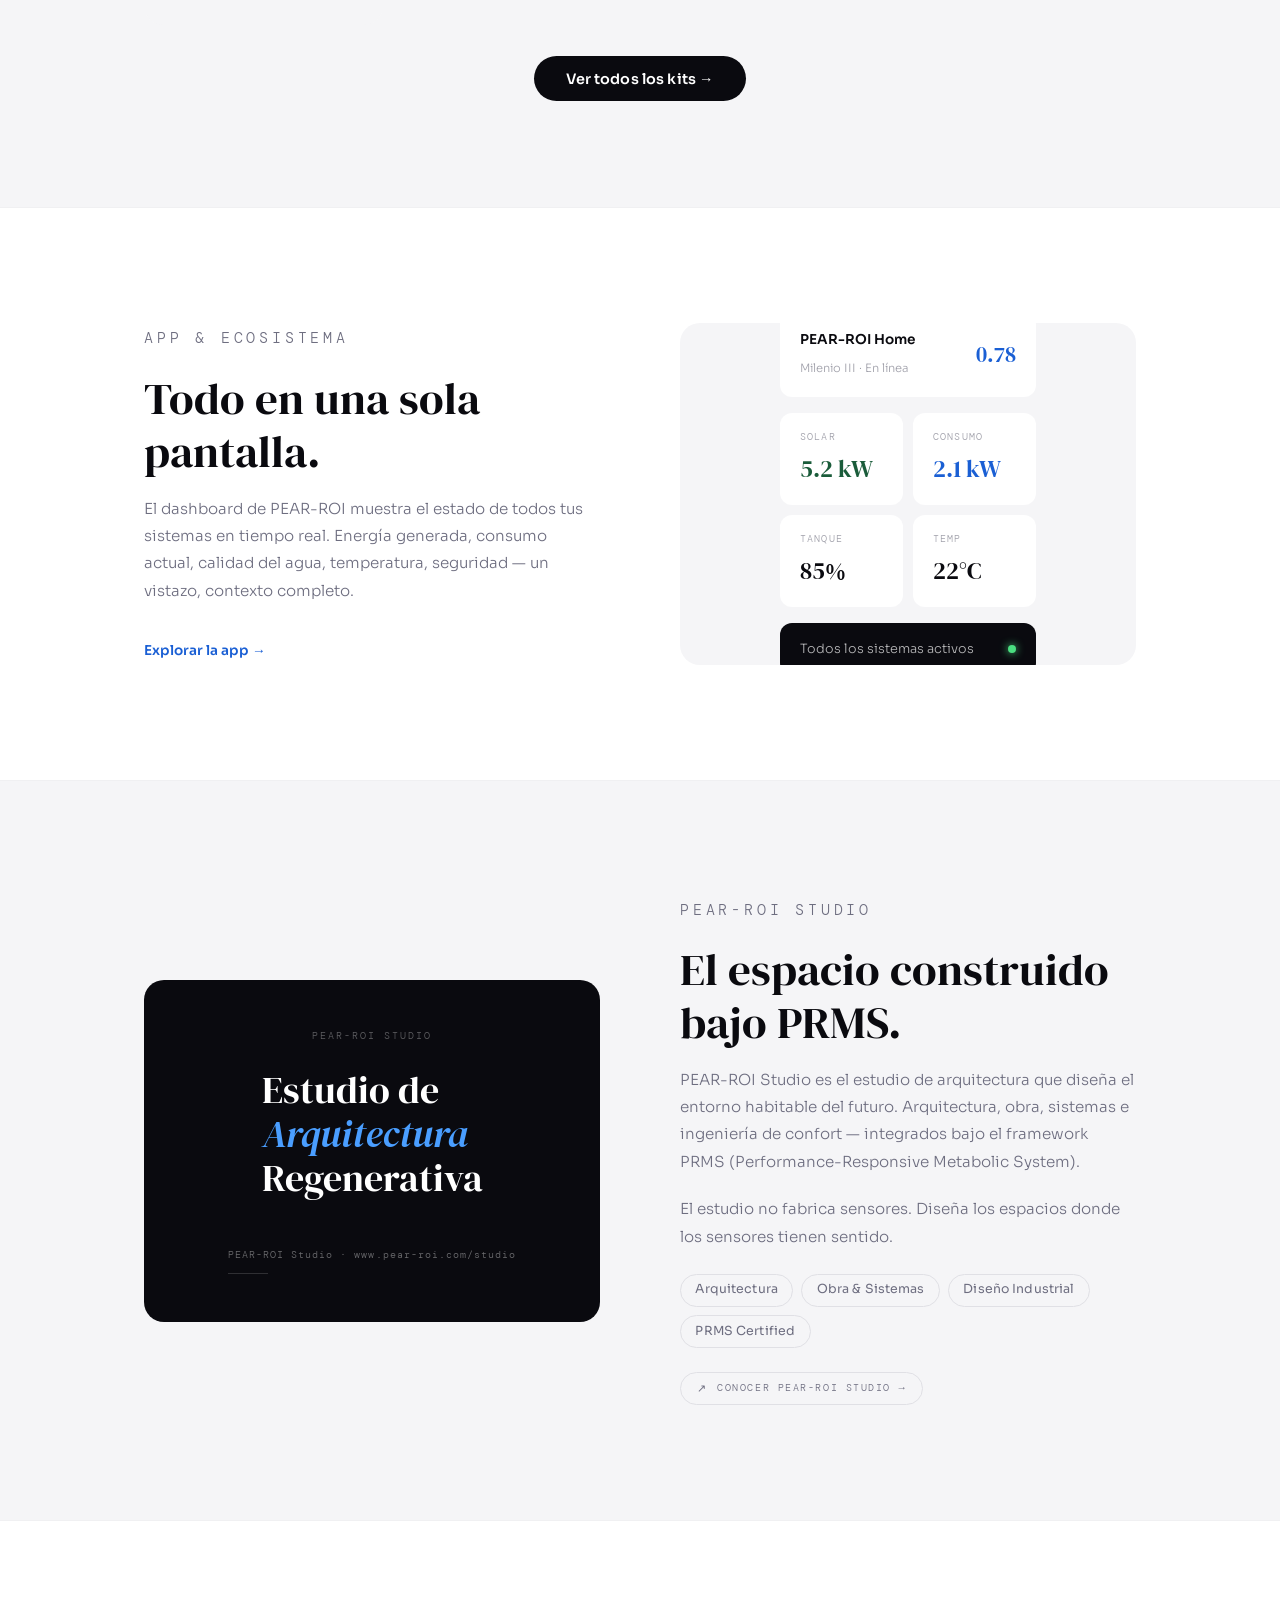
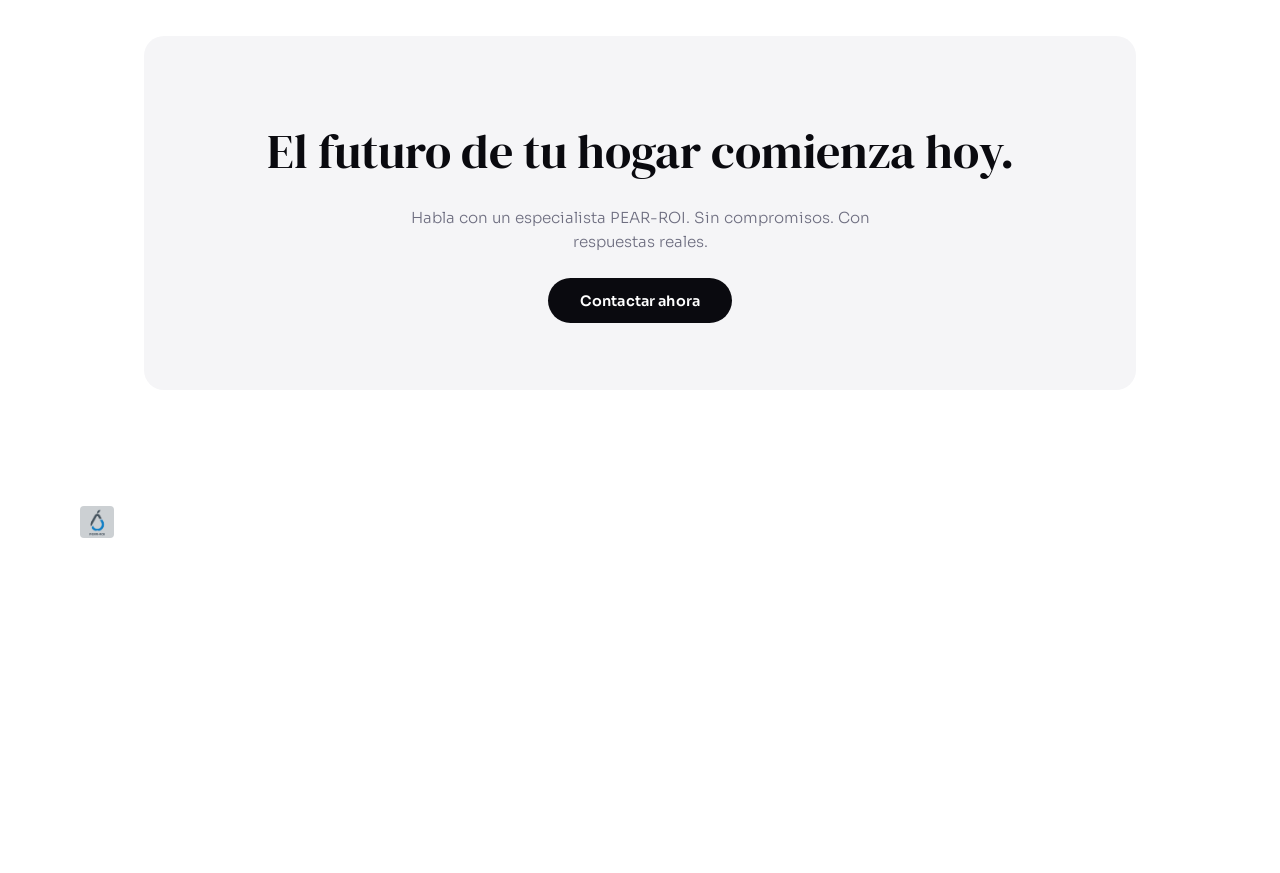
==== commit aca99592: "Update index.html" ====
--- a/index.html
+++ b/index.html
@@ -286,7 +286,7 @@
 </main>
 
  <!--  FOOTER -->  
-<footer class="site-footer">
+<footer>
   <div style="max-width:var(--max); margin:0 auto;">
     <div class="footer-top">
       <div class="footer-brand">
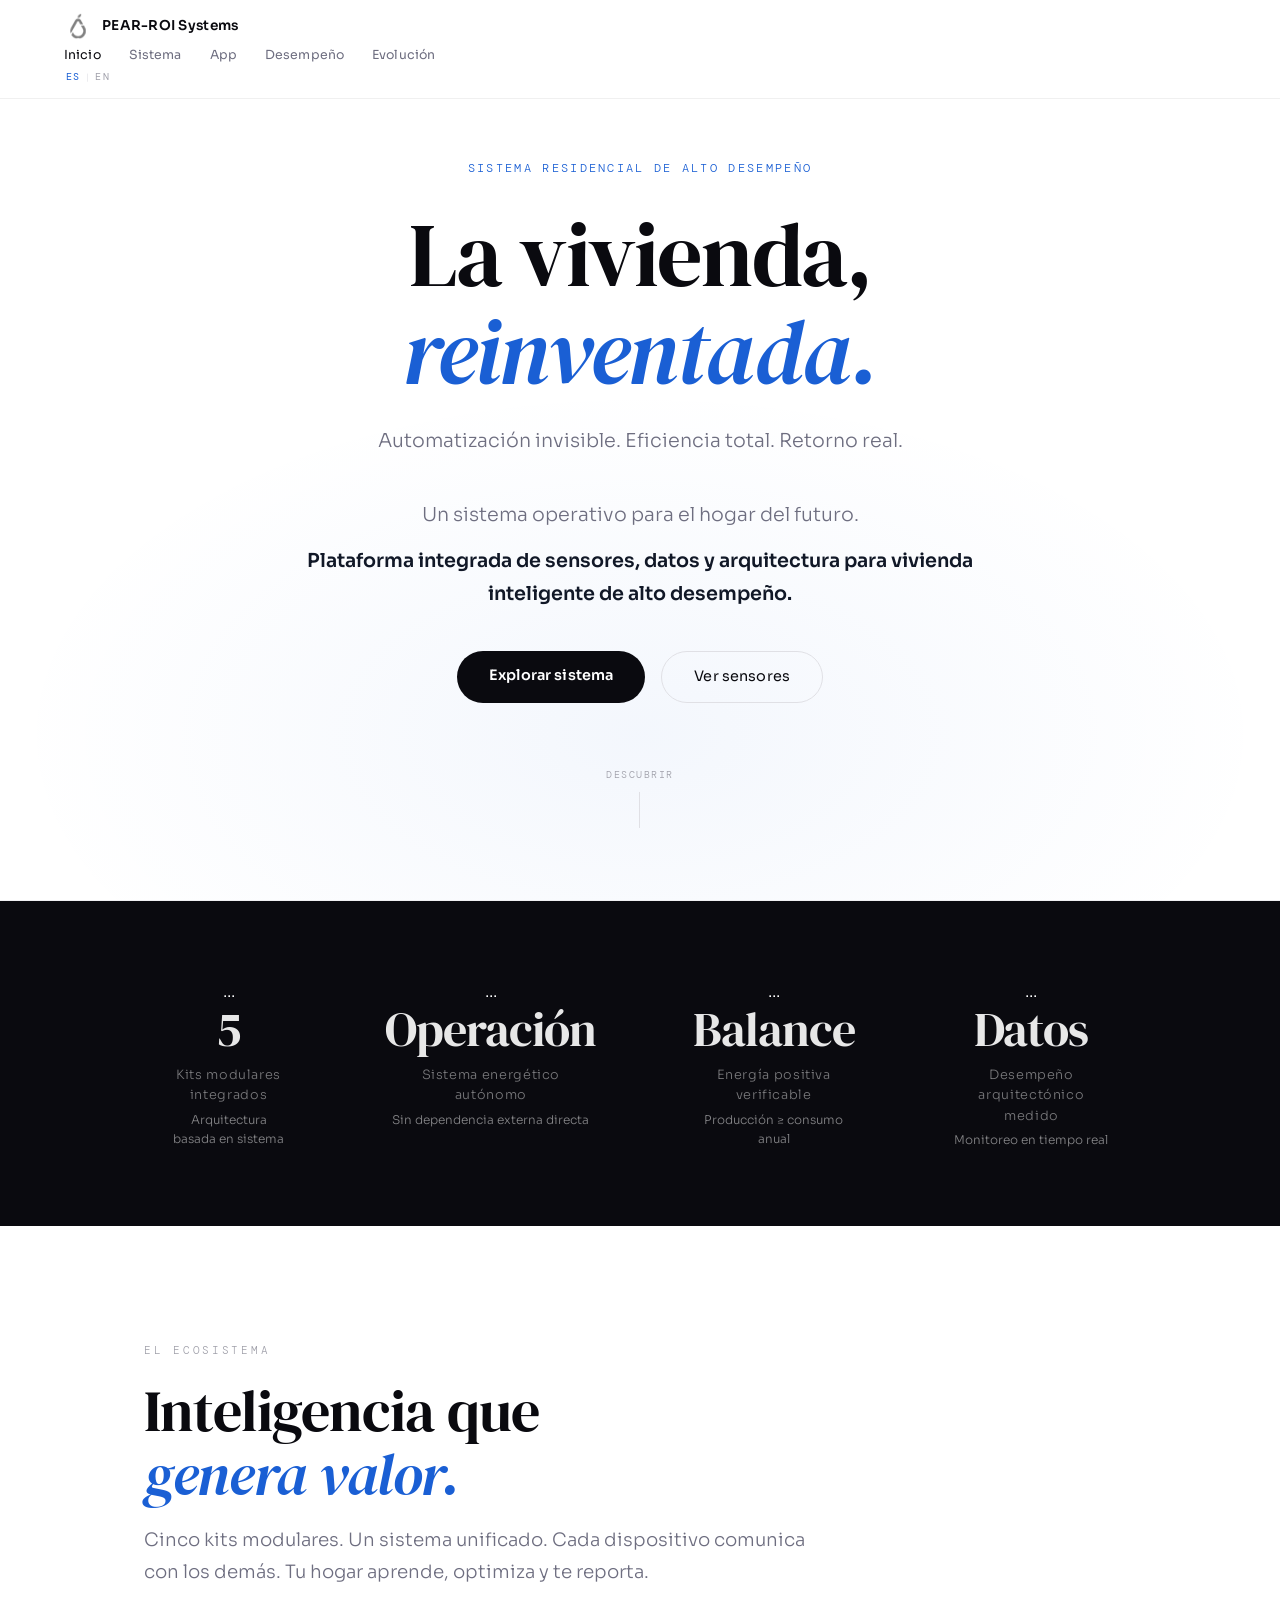
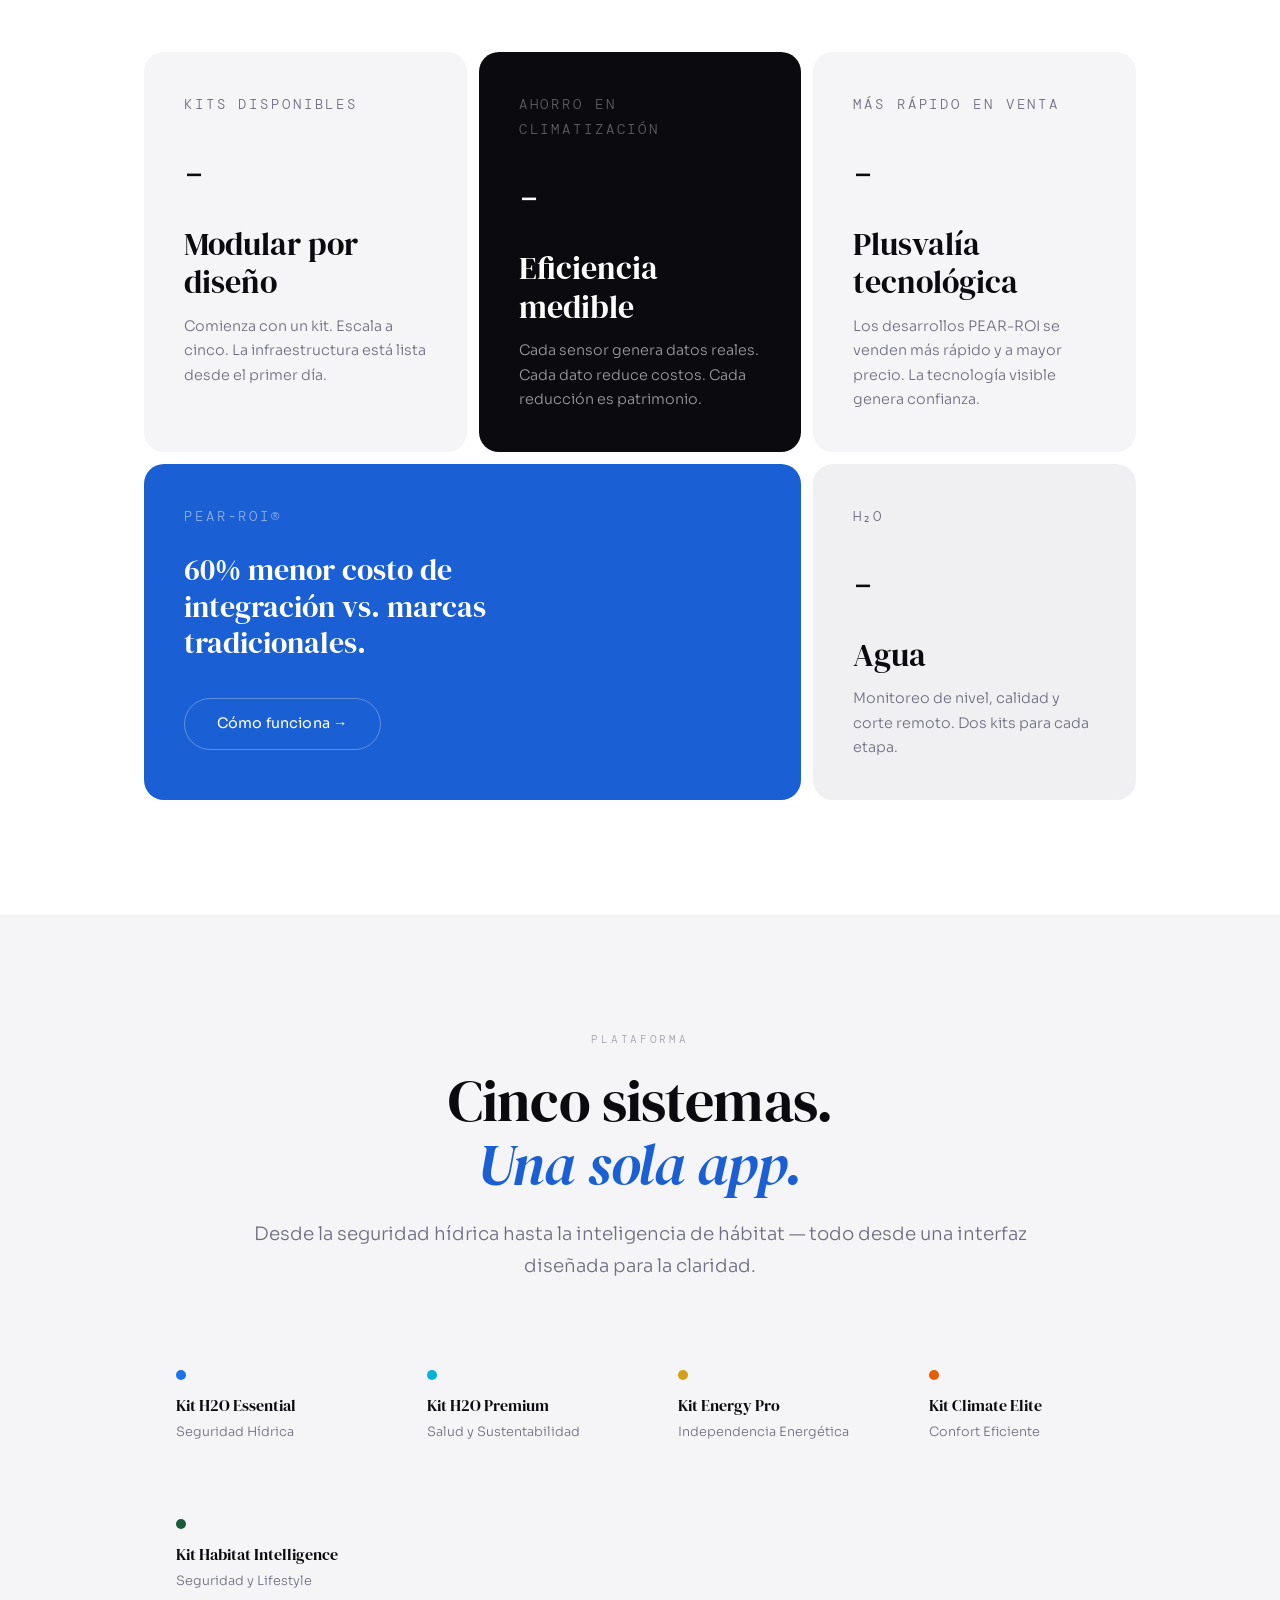
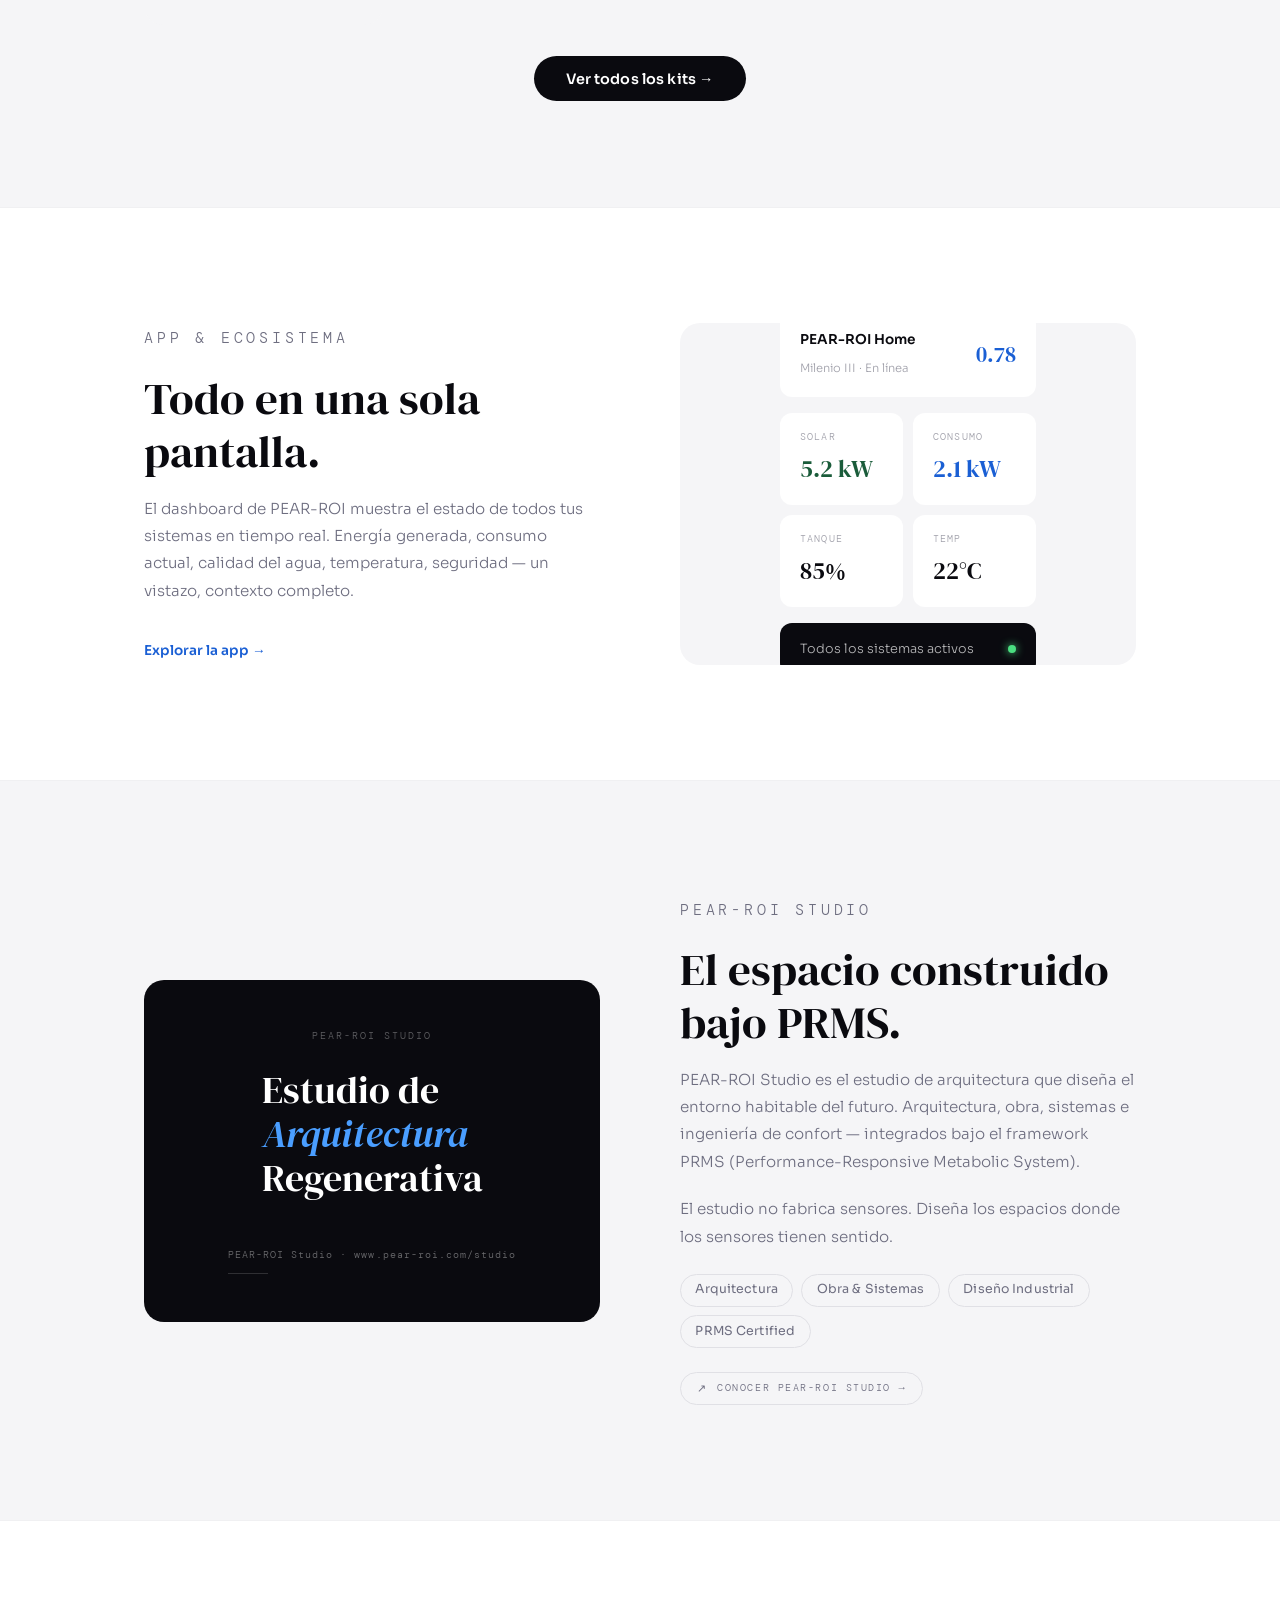
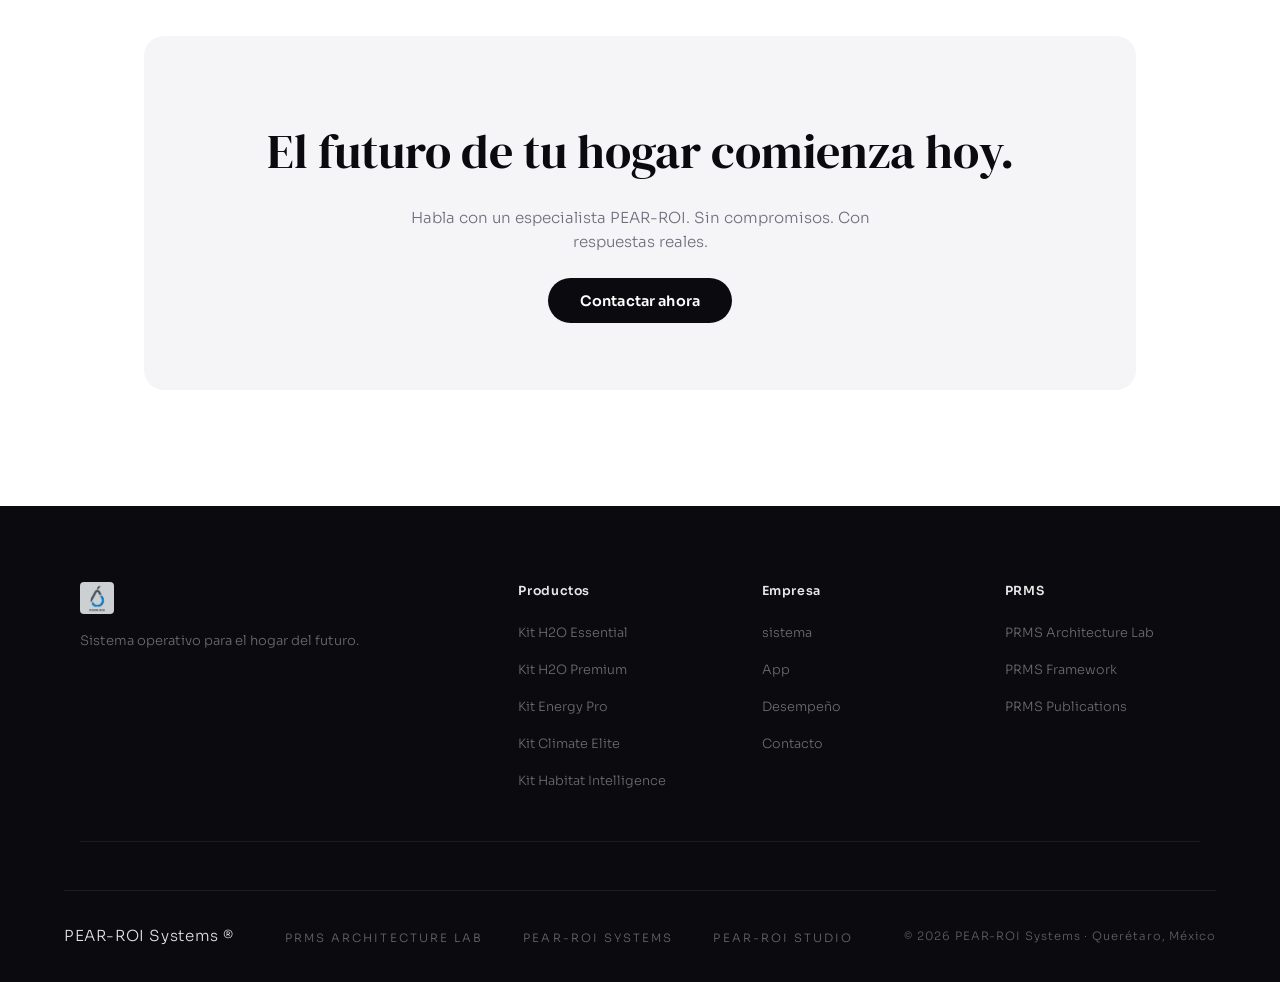
==== commit f1eb8530: "Update index.html" ====
--- a/index.html
+++ b/index.html
@@ -310,11 +310,9 @@
       <div class="footer-col">
         <h4>Empresa</h4>
         <ul>
+          <li><a href="product.html">sistema</a></li>
           <li><a href="app.html">App</a></li>
-          <li><a href="technology.html">Tecnología</a></li>
-          <li><a href="https://pear-roi.com/studio" target="_blank">
-            PEAR-ROI Studio
-          </a></li>
+          <li><a href="technology.html">Desempeño</a></li>
           <li><a href="contact.html">Contacto</a></li>
         </ul>
       </div>
@@ -322,13 +320,13 @@
         <h4>PRMS</h4>
         <ul>
           <li><a href="https://prms.systems" target="_blank">
-            prms.systems
+            PRMS Architecture Lab
           </a></li>
           <li><a href="https://prms.systems/framework" target="_blank">
-            Framework
+            PRMS Framework
           </a></li>
           <li><a href="https://prms.systems/publications" target="_blank">
-            Publications
+            PRMS Publications
           </a></li>
         </ul>
       </div>
--- a/assets/style.css
+++ b/assets/style.css
@@ -22,7 +22,7 @@
   --radius-sm: 12px;
   --max: 1120px;
   --pad: clamp(1.5rem, 5vw, 4rem);
-  --nav-h: 52px;
+  --nav-h: 72px;
 }
 
 /* ── RESET ── */
@@ -35,13 +35,15 @@
 /* ── NAV ── */
 nav {
   position: fixed; top: 0; left: 0; right: 0; z-index: 200;
-  height: var(--nav-h);
+  min-height: var(--nav-h);
+  padding-top: 10px;
+  padding-bottom: 10px;
   background: rgba(255,255,255,0.82);
   backdrop-filter: saturate(180%) blur(20px);
   -webkit-backdrop-filter: saturate(180%) blur(20px);
   border-bottom: 1px solid rgba(0,0,0,0.06);
   display: flex; align-items: center; justify-content: space-between;
-  padding: 0 var(--pad);
+  padding: 0.75rem var(--pad);
 }
 .nav-logo { display: flex; align-items: center; gap: 10px; }
 .nav-logo img { height: 28px; width: auto; }
@@ -199,7 +201,7 @@
 .status-dot { width: 8px; height: 8px; border-radius: 50%; background: #4ade80; box-shadow: 0 0 8px #4ade80; }
 
 /* ── FOOTER ── */
-.site-footer { background: var(--black); color: var(--white); padding: clamp(3rem, 6vw, 5rem) var(--pad) 2rem; }
+footer { background: var(--black); color: var(--white); padding: clamp(3rem, 6vw, 5rem) var(--pad) 2rem; }
 .footer-top { display: grid; grid-template-columns: 2fr 1fr 1fr 1fr; gap: 3rem; padding-bottom: 3rem; border-bottom: 1px solid rgba(255,255,255,0.07); }
 .footer-brand img { height: 32px; margin-bottom: 1rem; filter: brightness(10); }
 .footer-brand p { font-size: 0.82rem; color: rgba(255,255,255,0.4); line-height: 1.7; max-width: 28ch; }
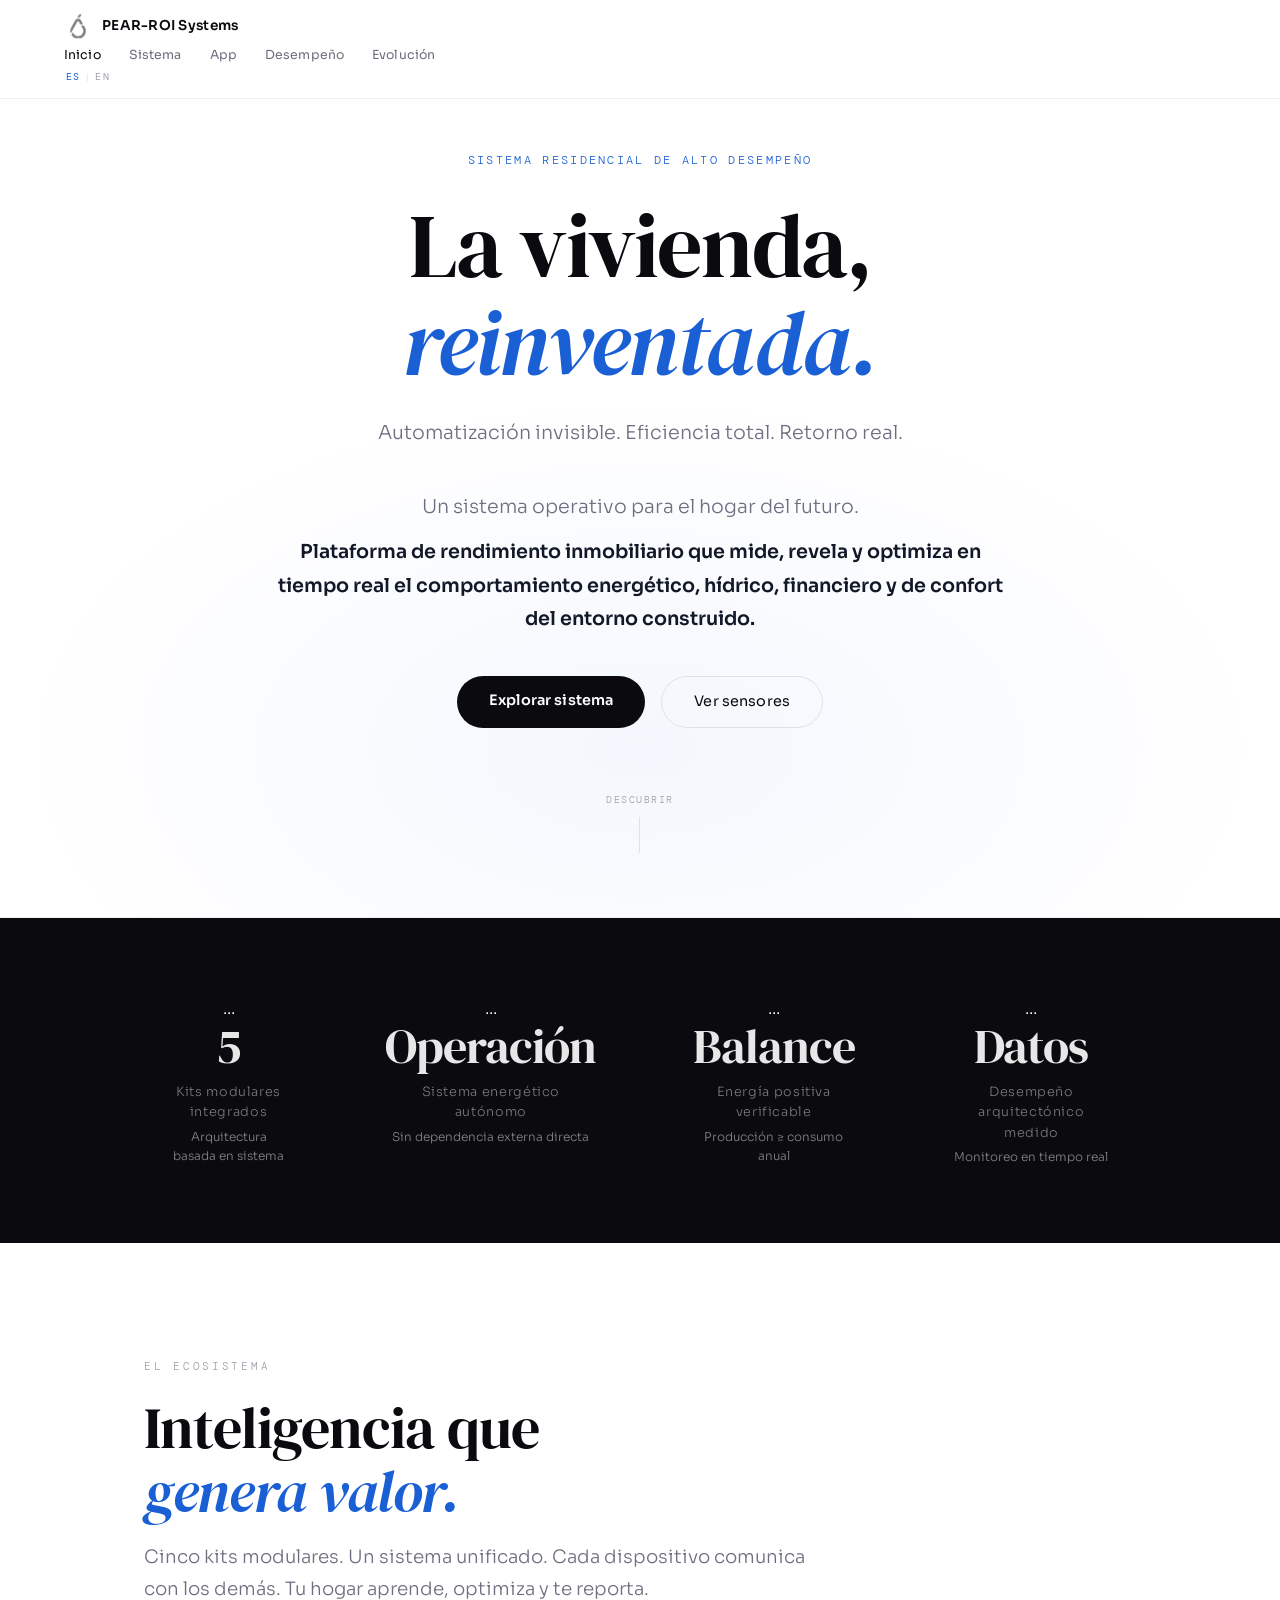
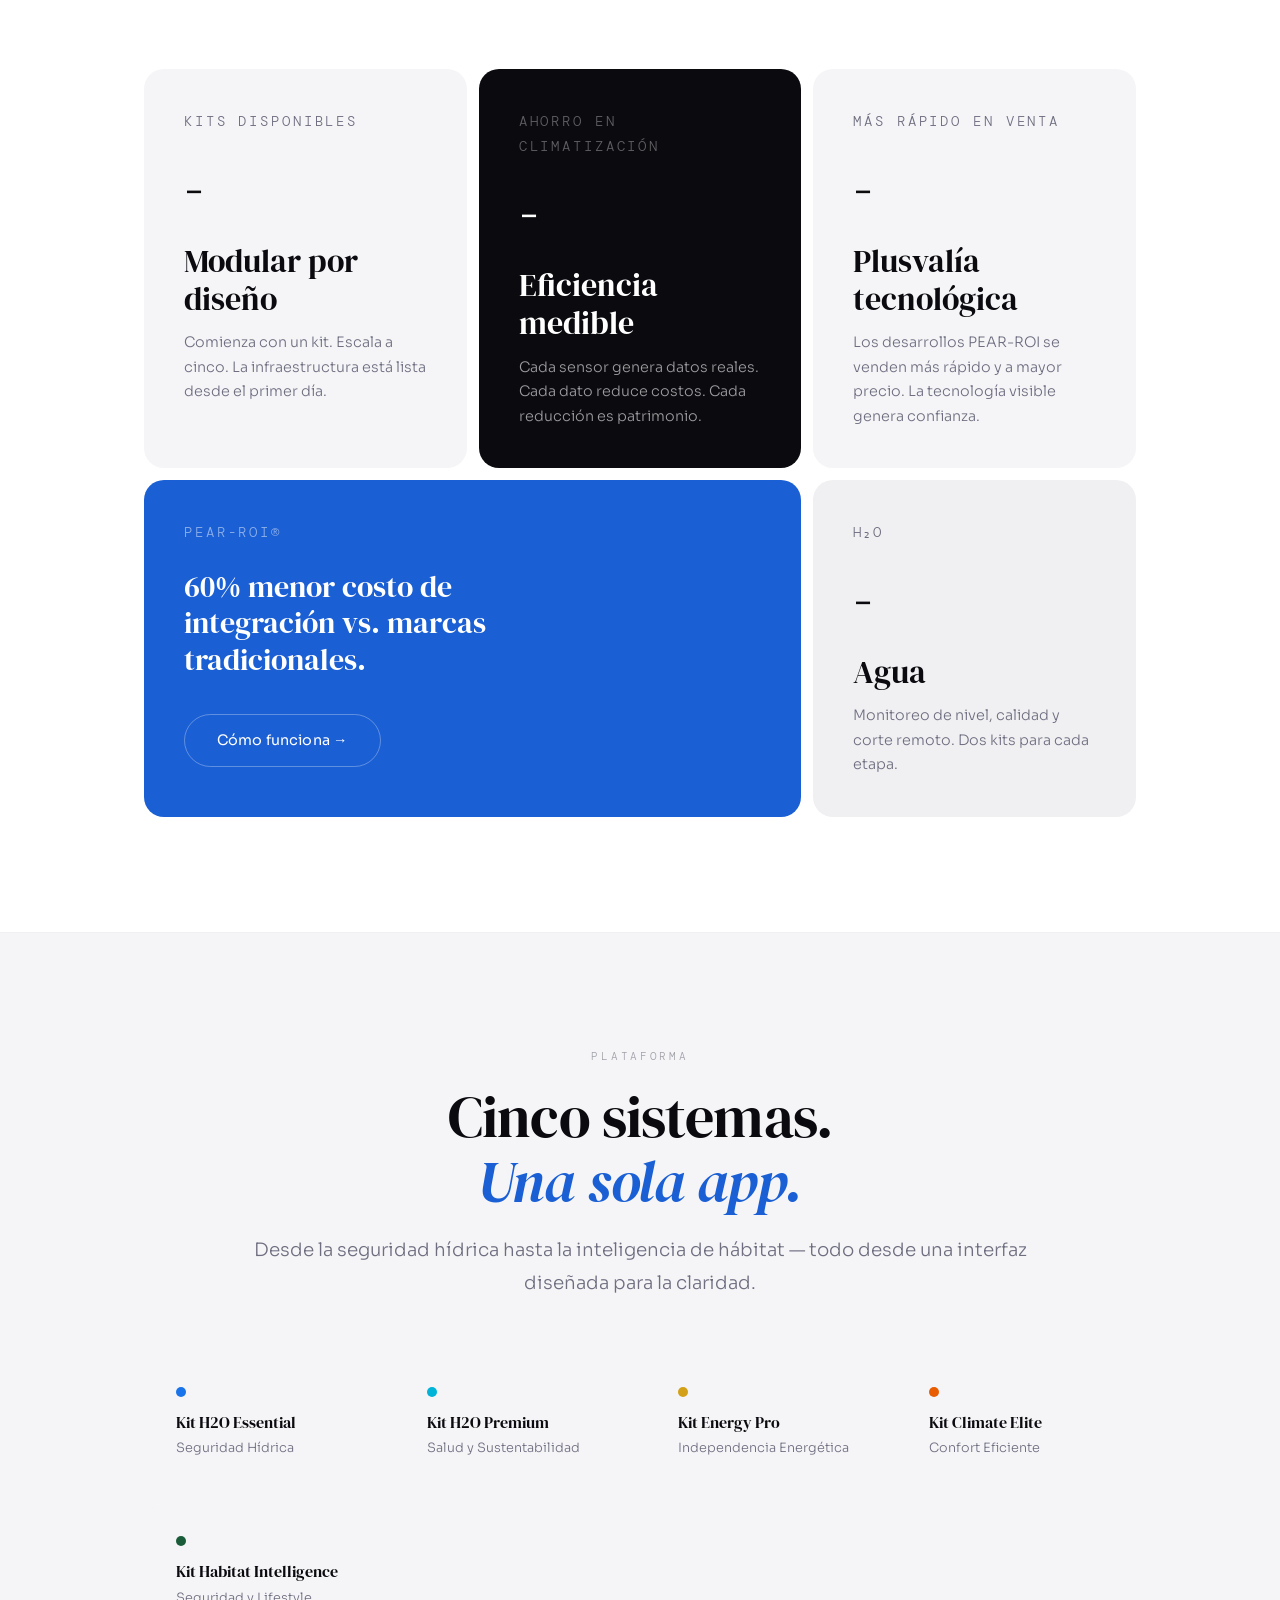
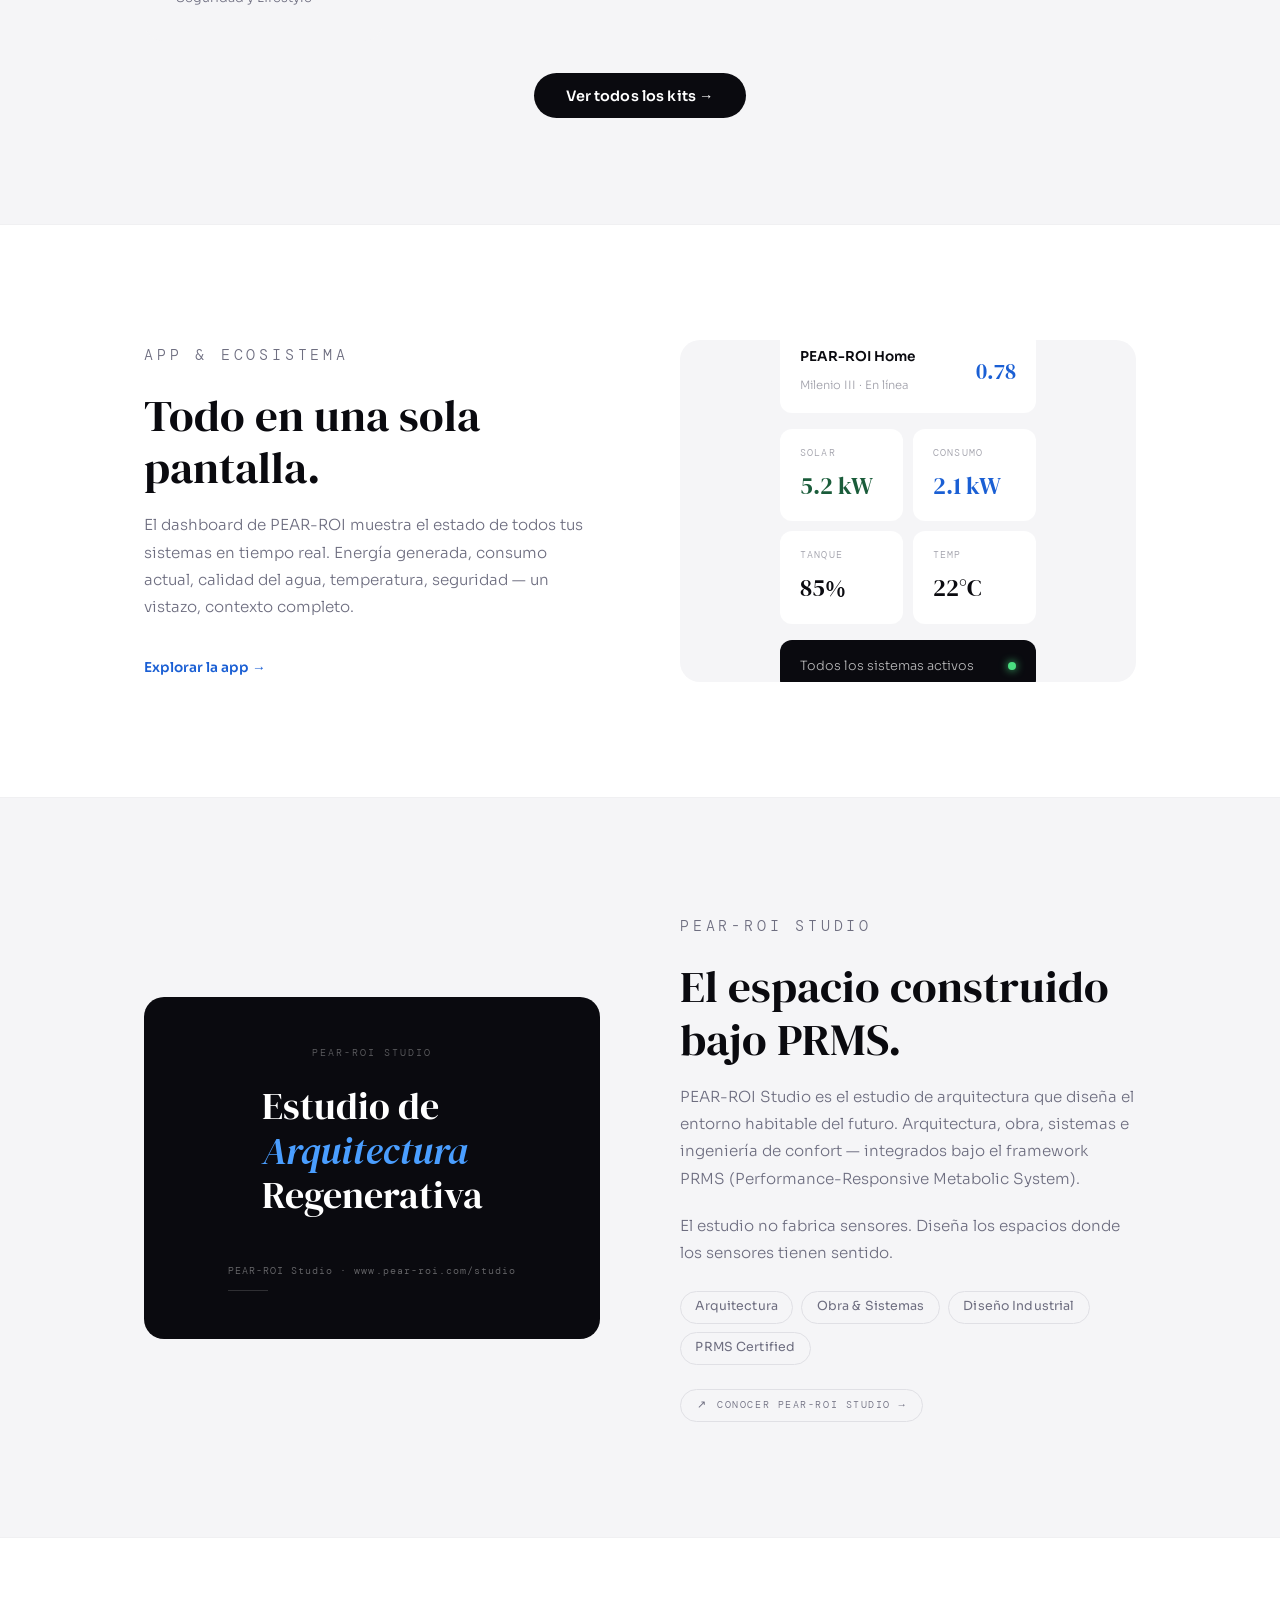
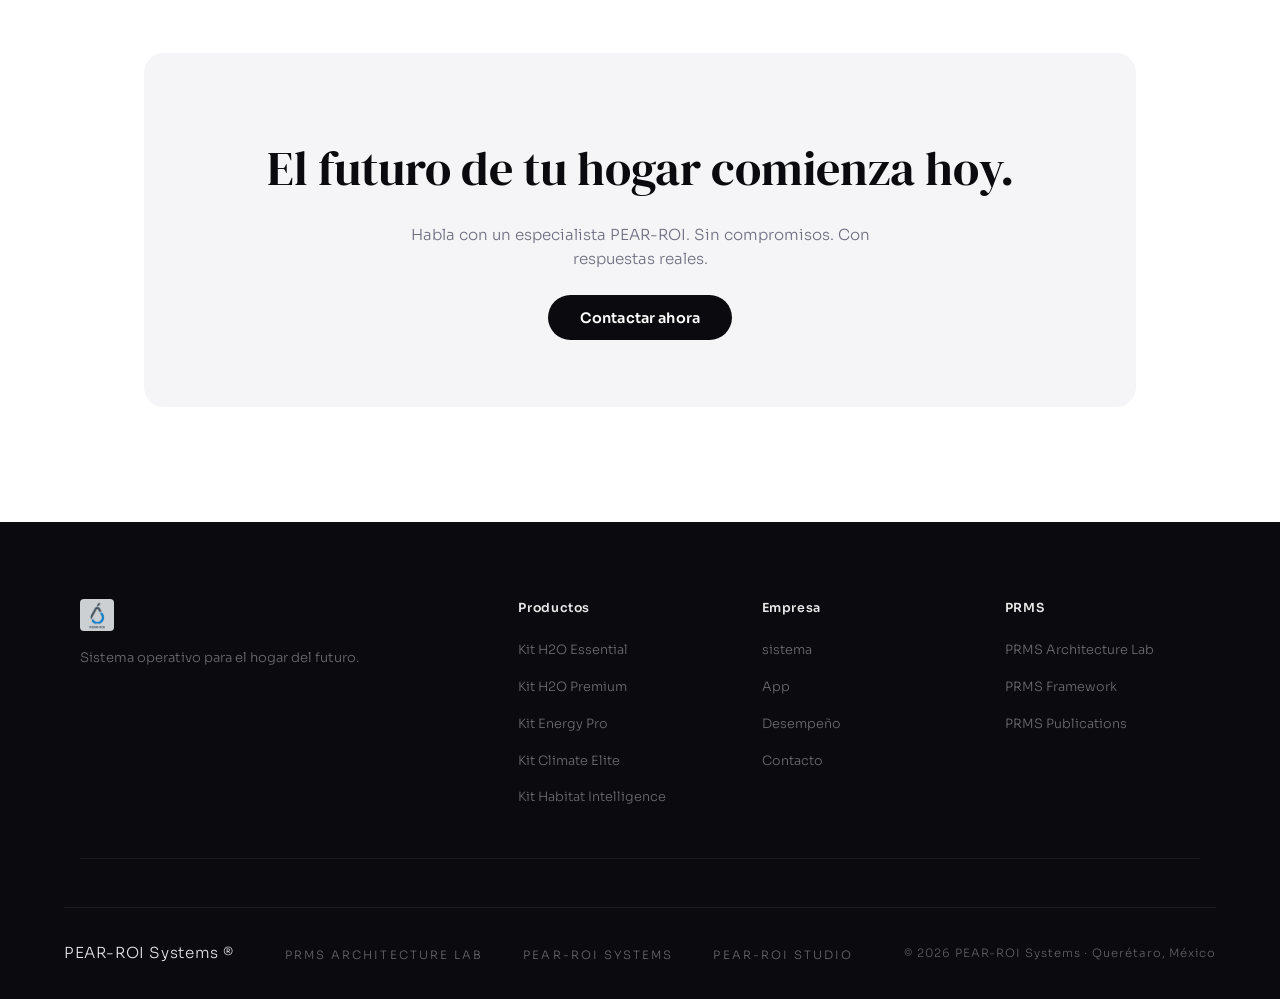
==== commit 3205b44e: "Update index.html" ====
--- a/index.html
+++ b/index.html
@@ -27,7 +27,7 @@
 <p class="hero-sub secondary" data-t="home.sub.secondary">
   Un sistema operativo para el hogar del futuro.
   <span class="hero-highlight"> 
-  Plataforma integrada de sensores, datos y arquitectura para vivienda inteligente de alto desempeño.
+  Plataforma de rendimiento inmobiliario que mide, revela y optimiza en tiempo real el comportamiento energético, hídrico, financiero y de confort del entorno construido.
  </span>
 </p>
      
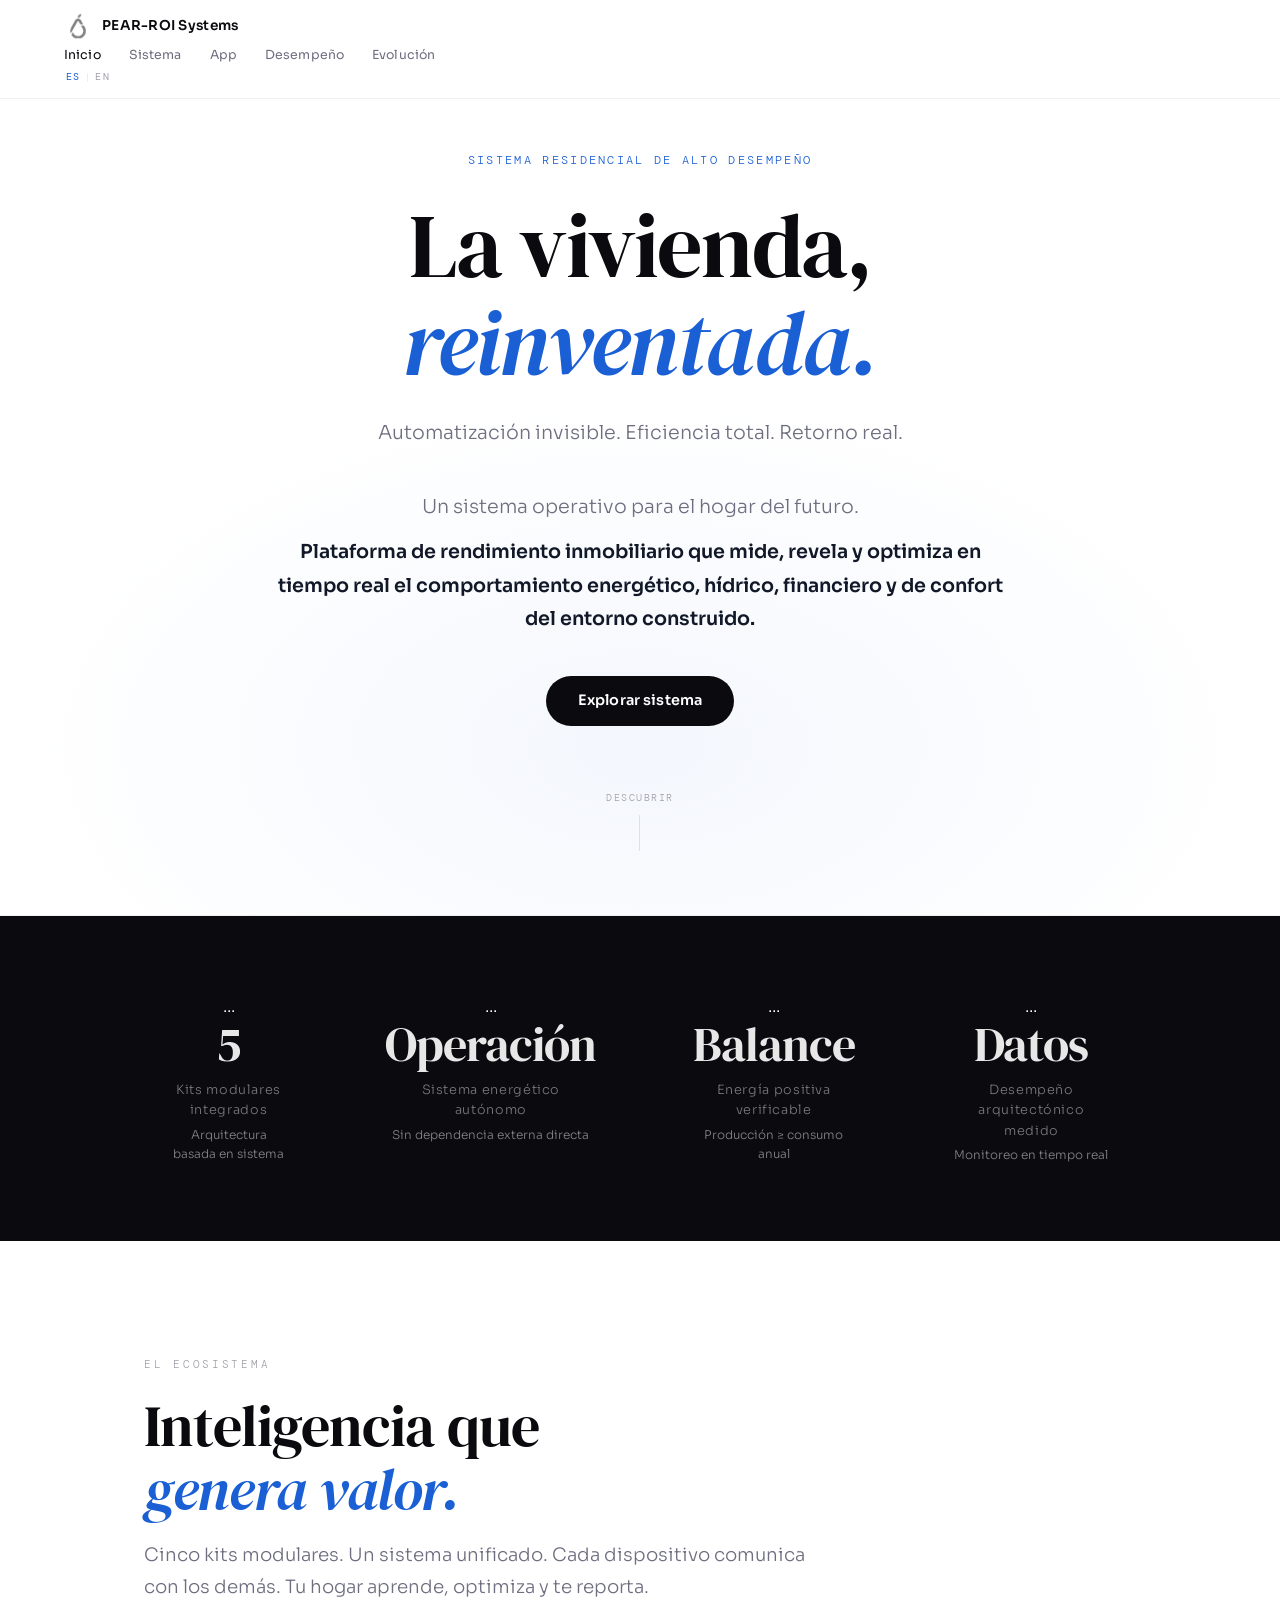
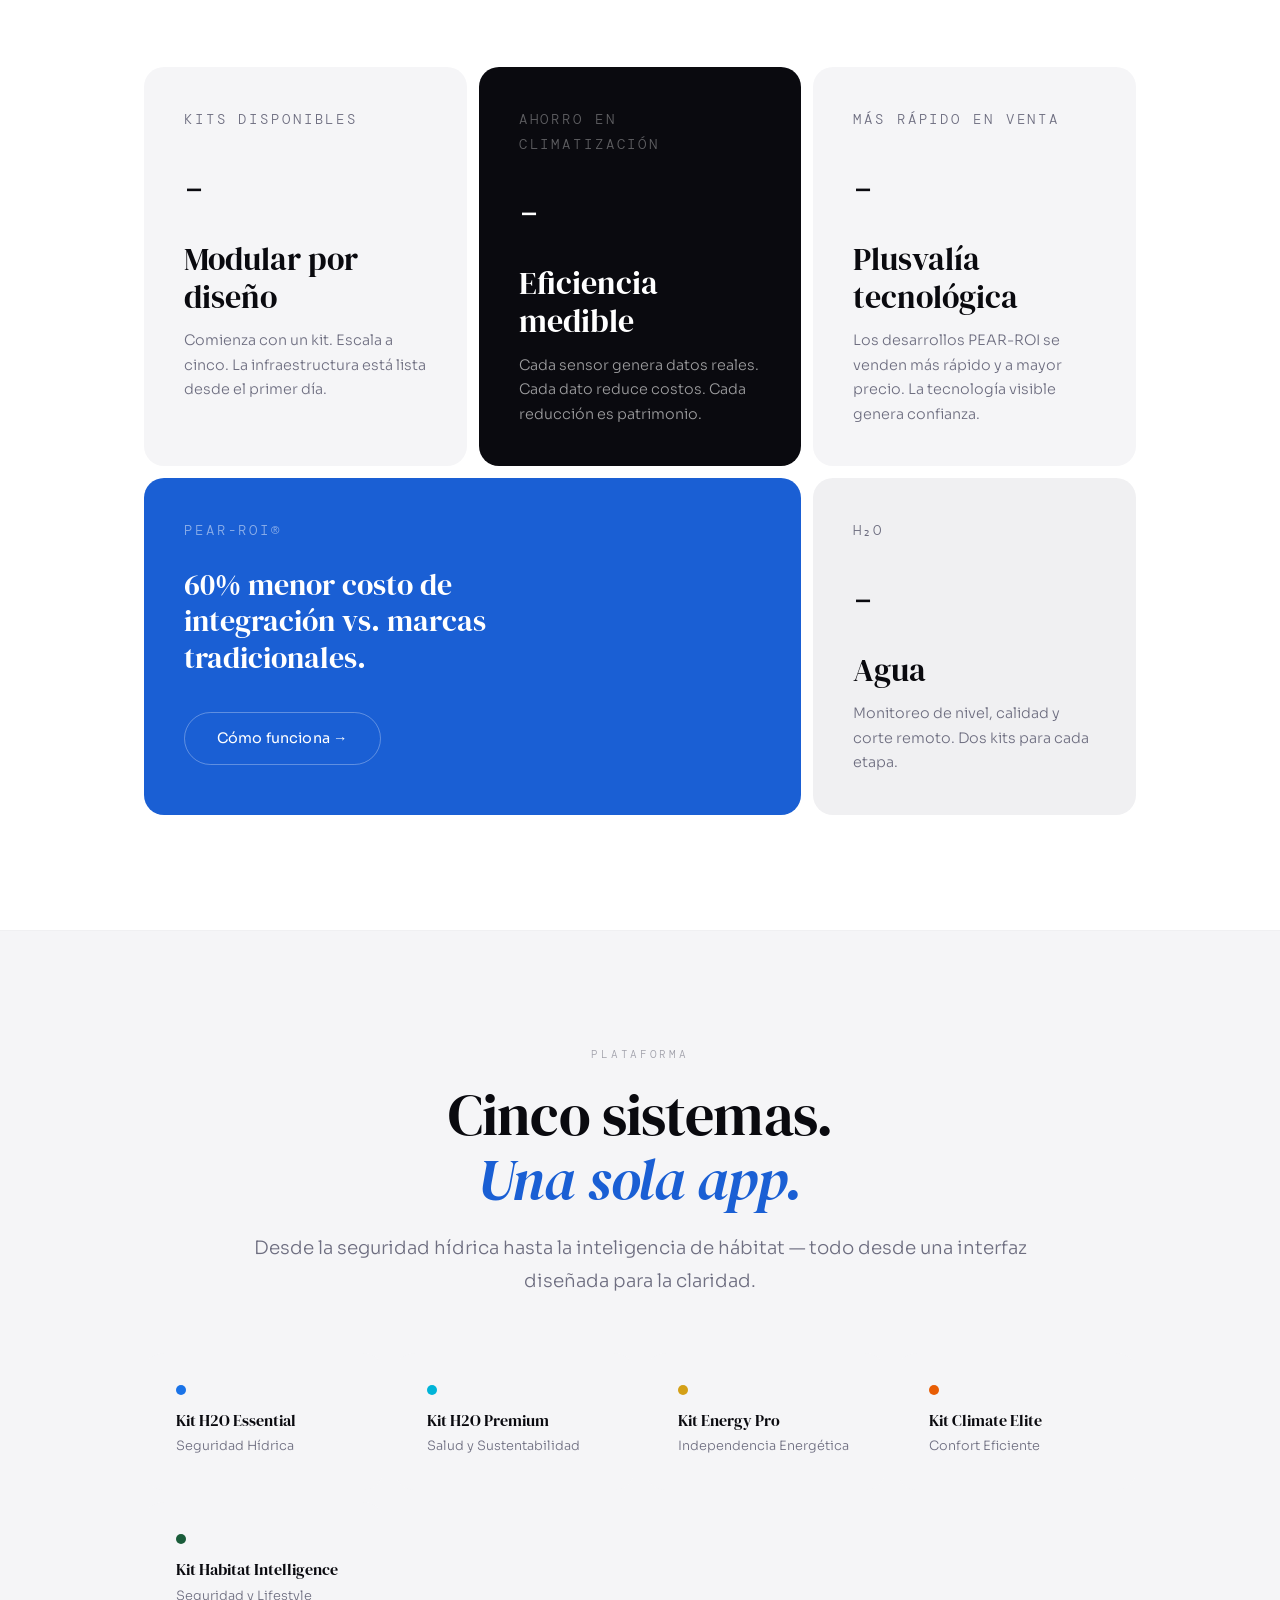
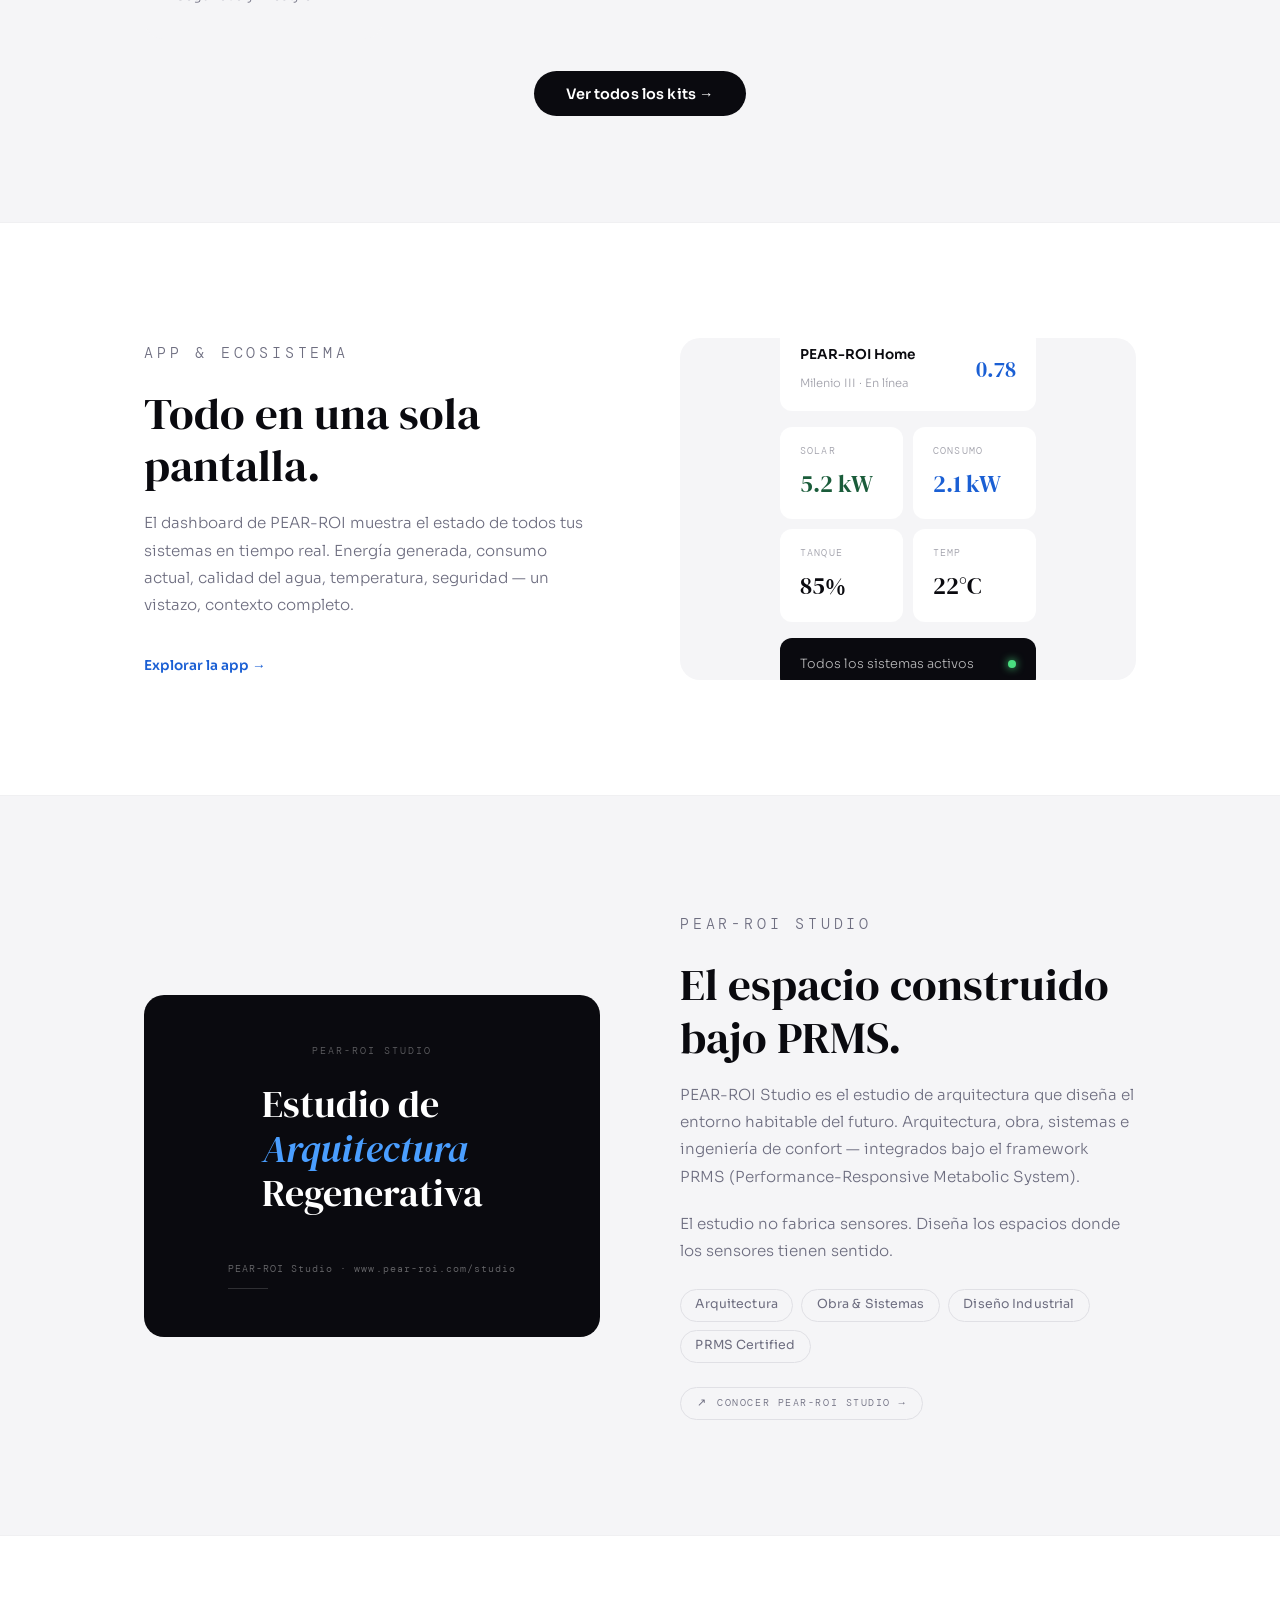
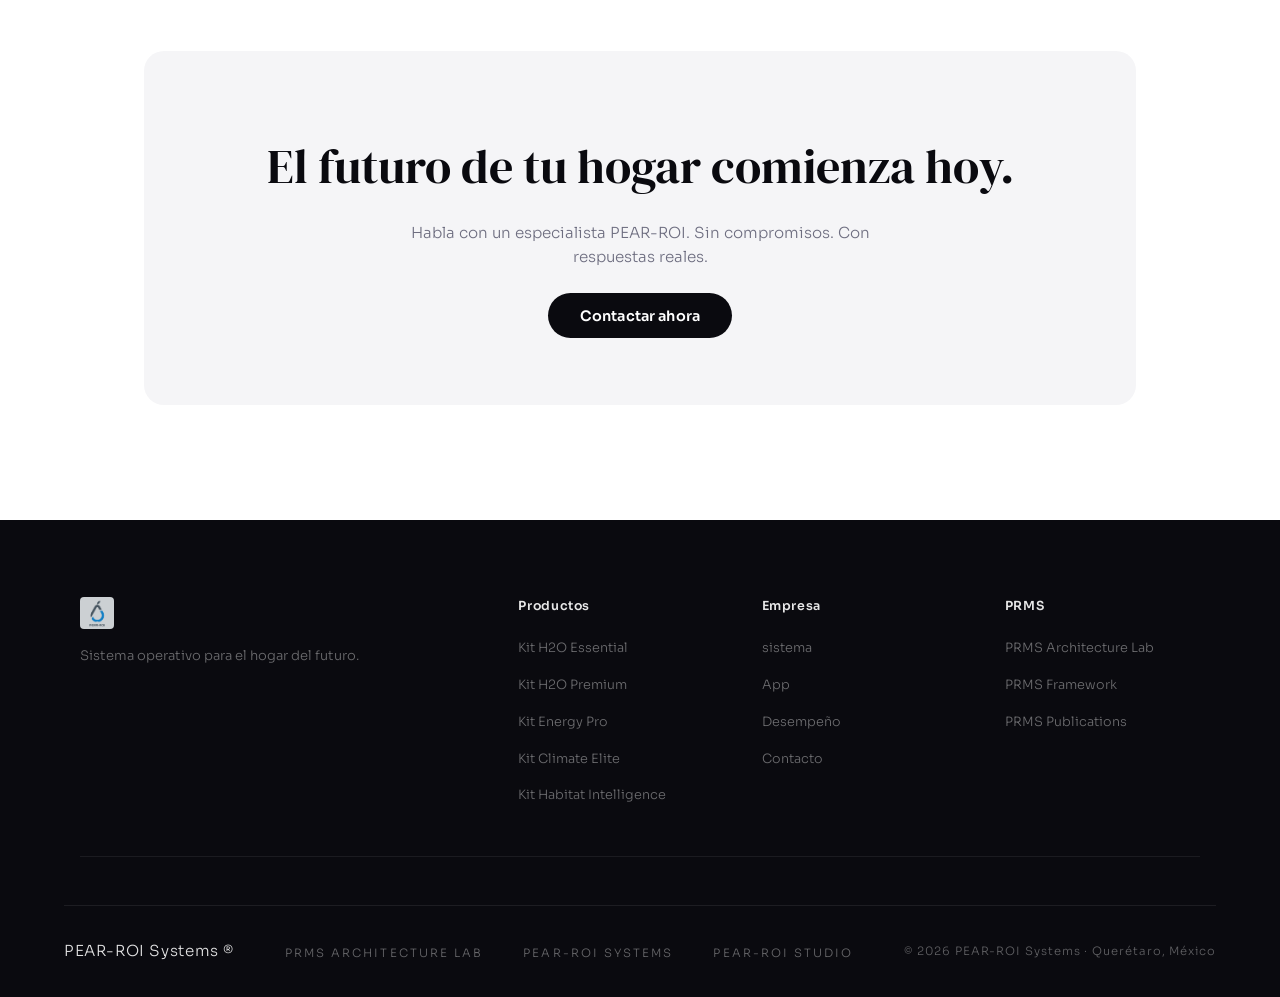
==== commit 7c604092: "Update index.html" ====
--- a/index.html
+++ b/index.html
@@ -33,7 +33,7 @@
      
     <div class="hero-actions">
       <a href="product.html" class="btn-primary" data-t="home.cta1">Explorar sistema</a>
-      <a href="product.html" class="btn-ghost" data-t="home.cta2">Ver Sistema</a>
+      
     </div>
     <div class="hero-scroll">
       <span data-t="home.scroll">Descubrir</span>
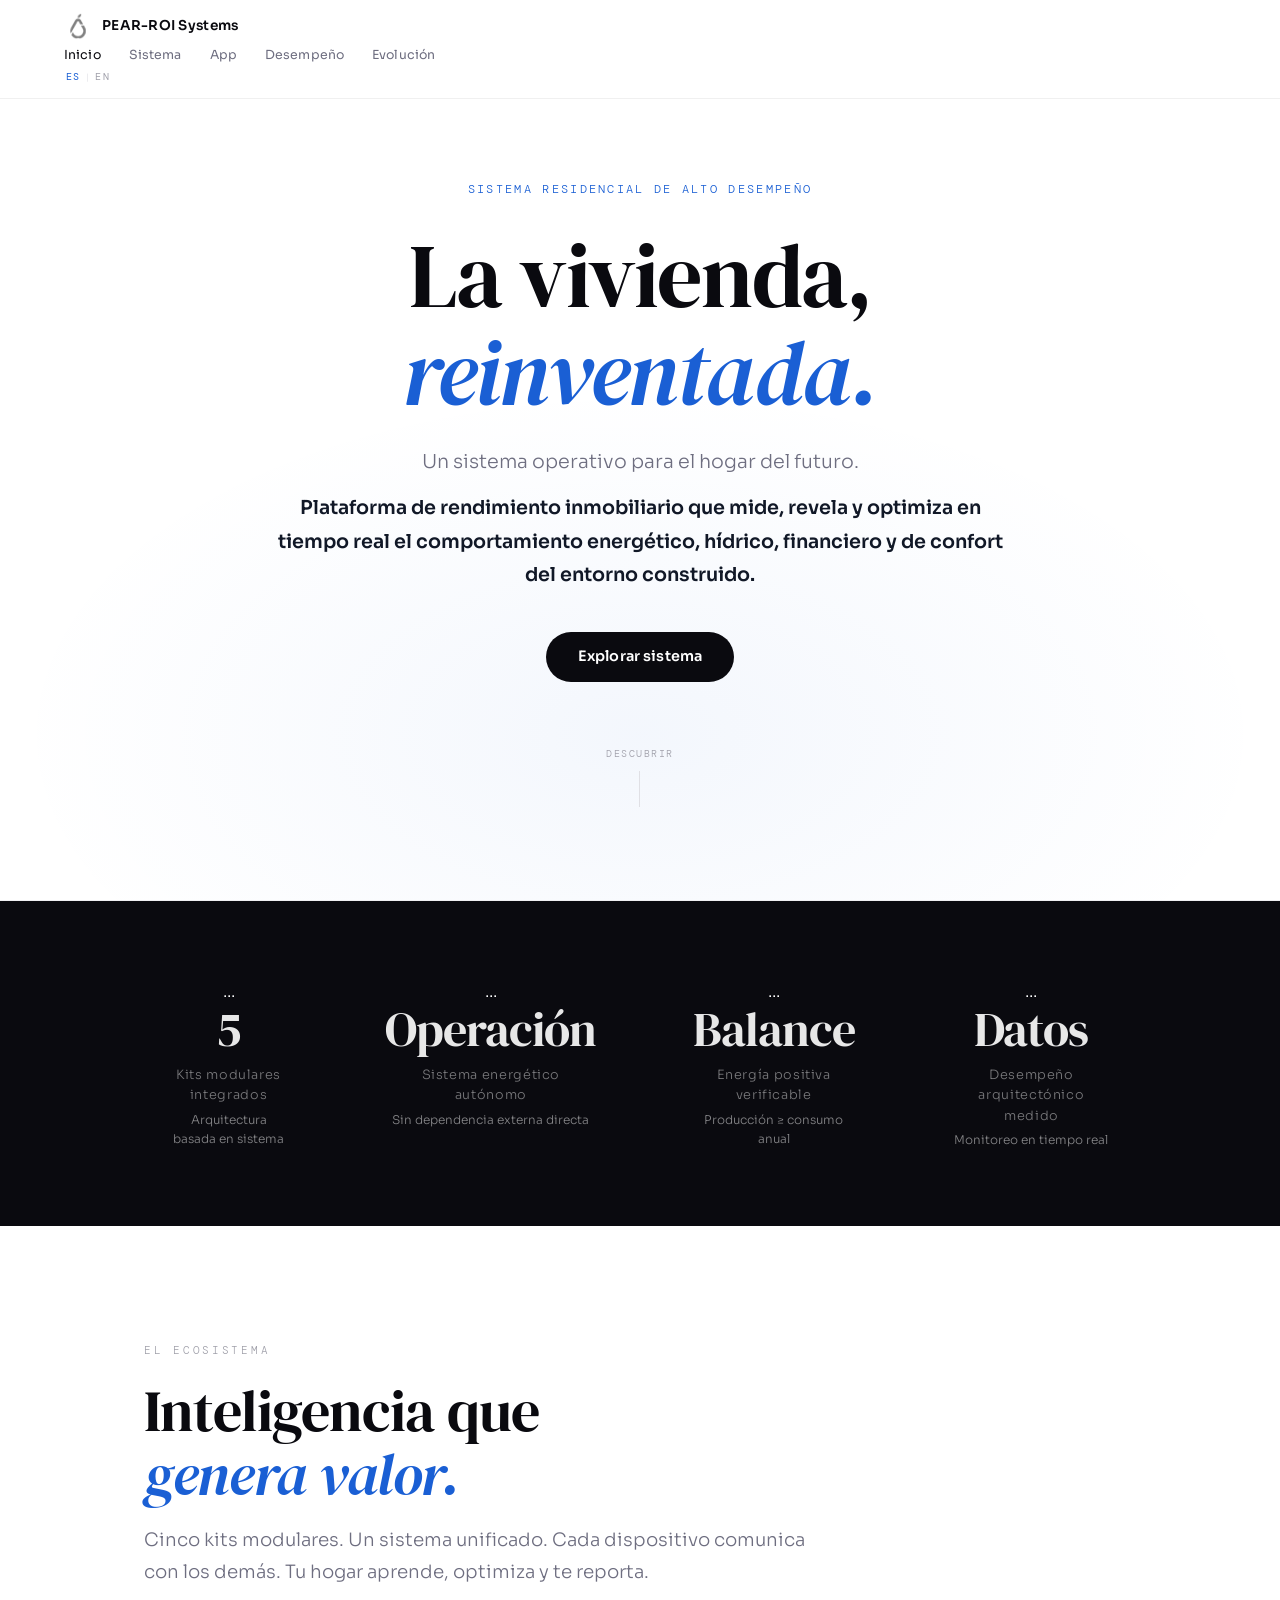
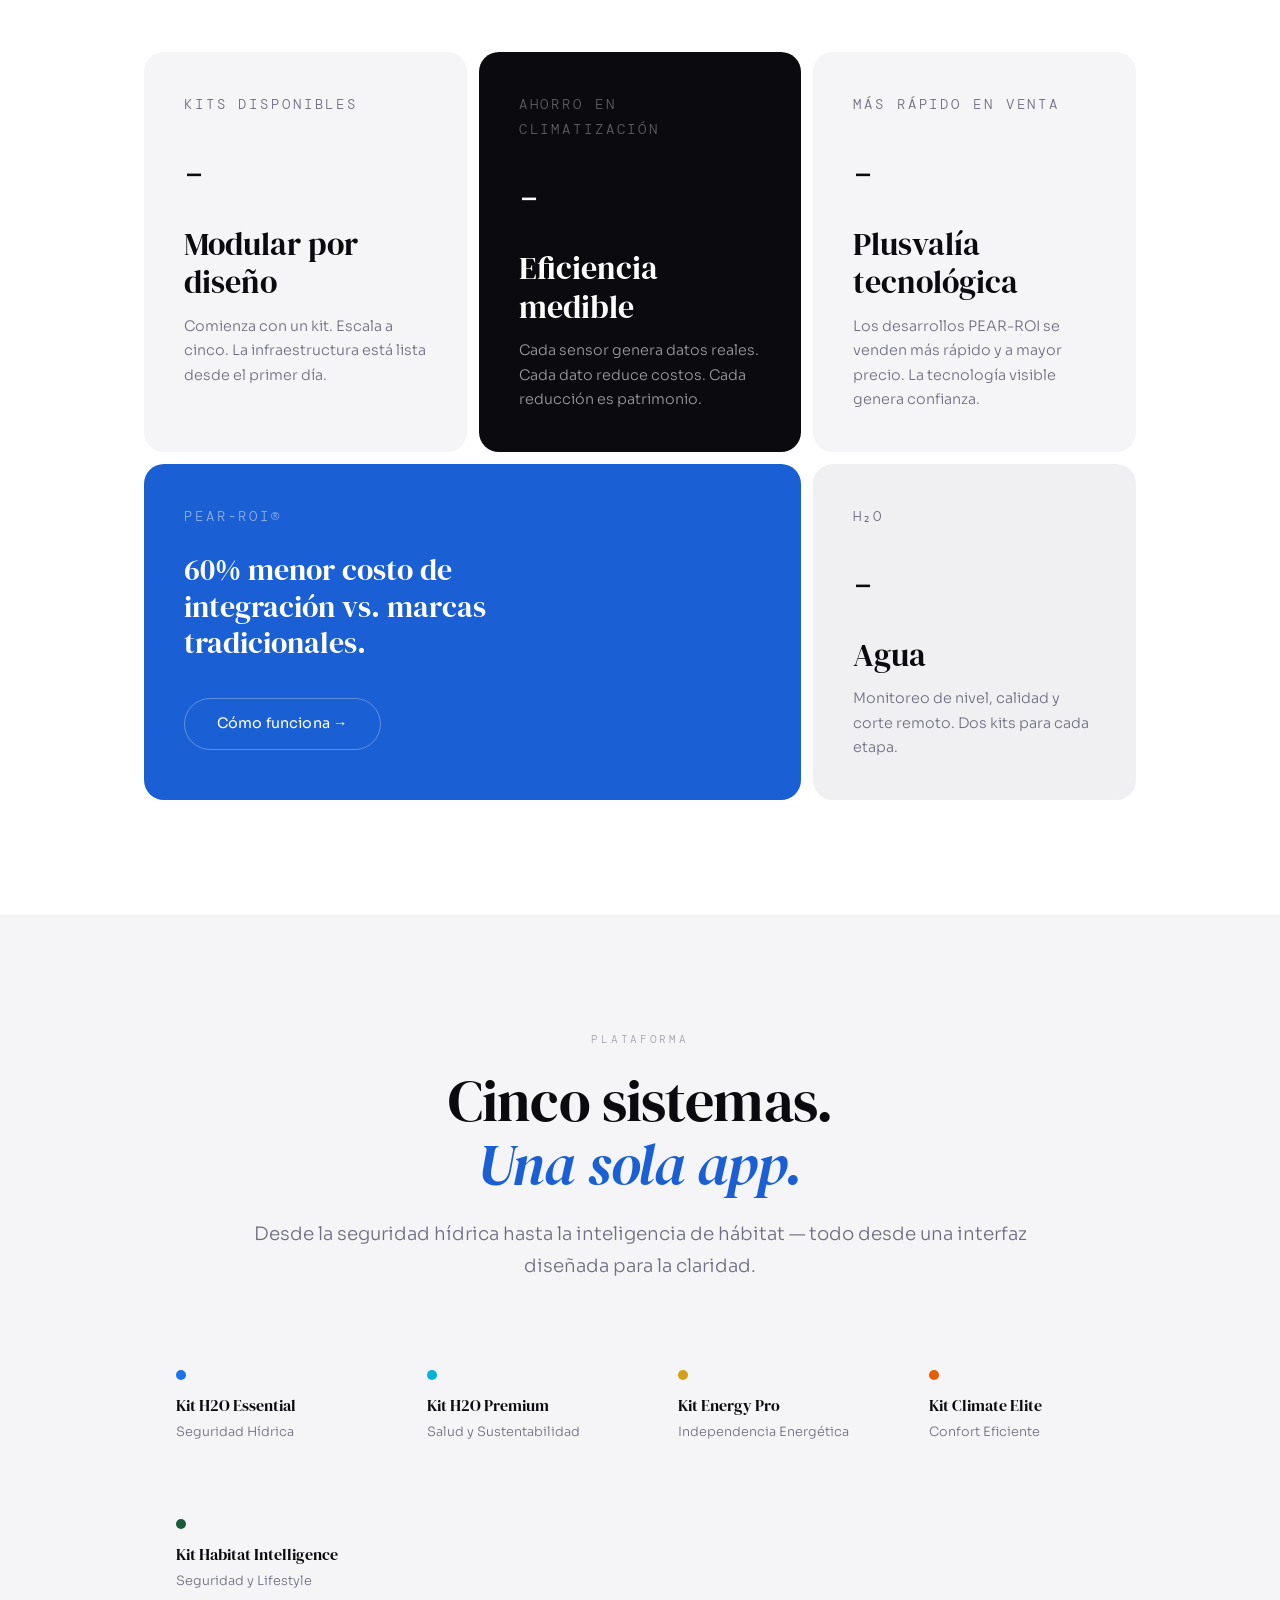
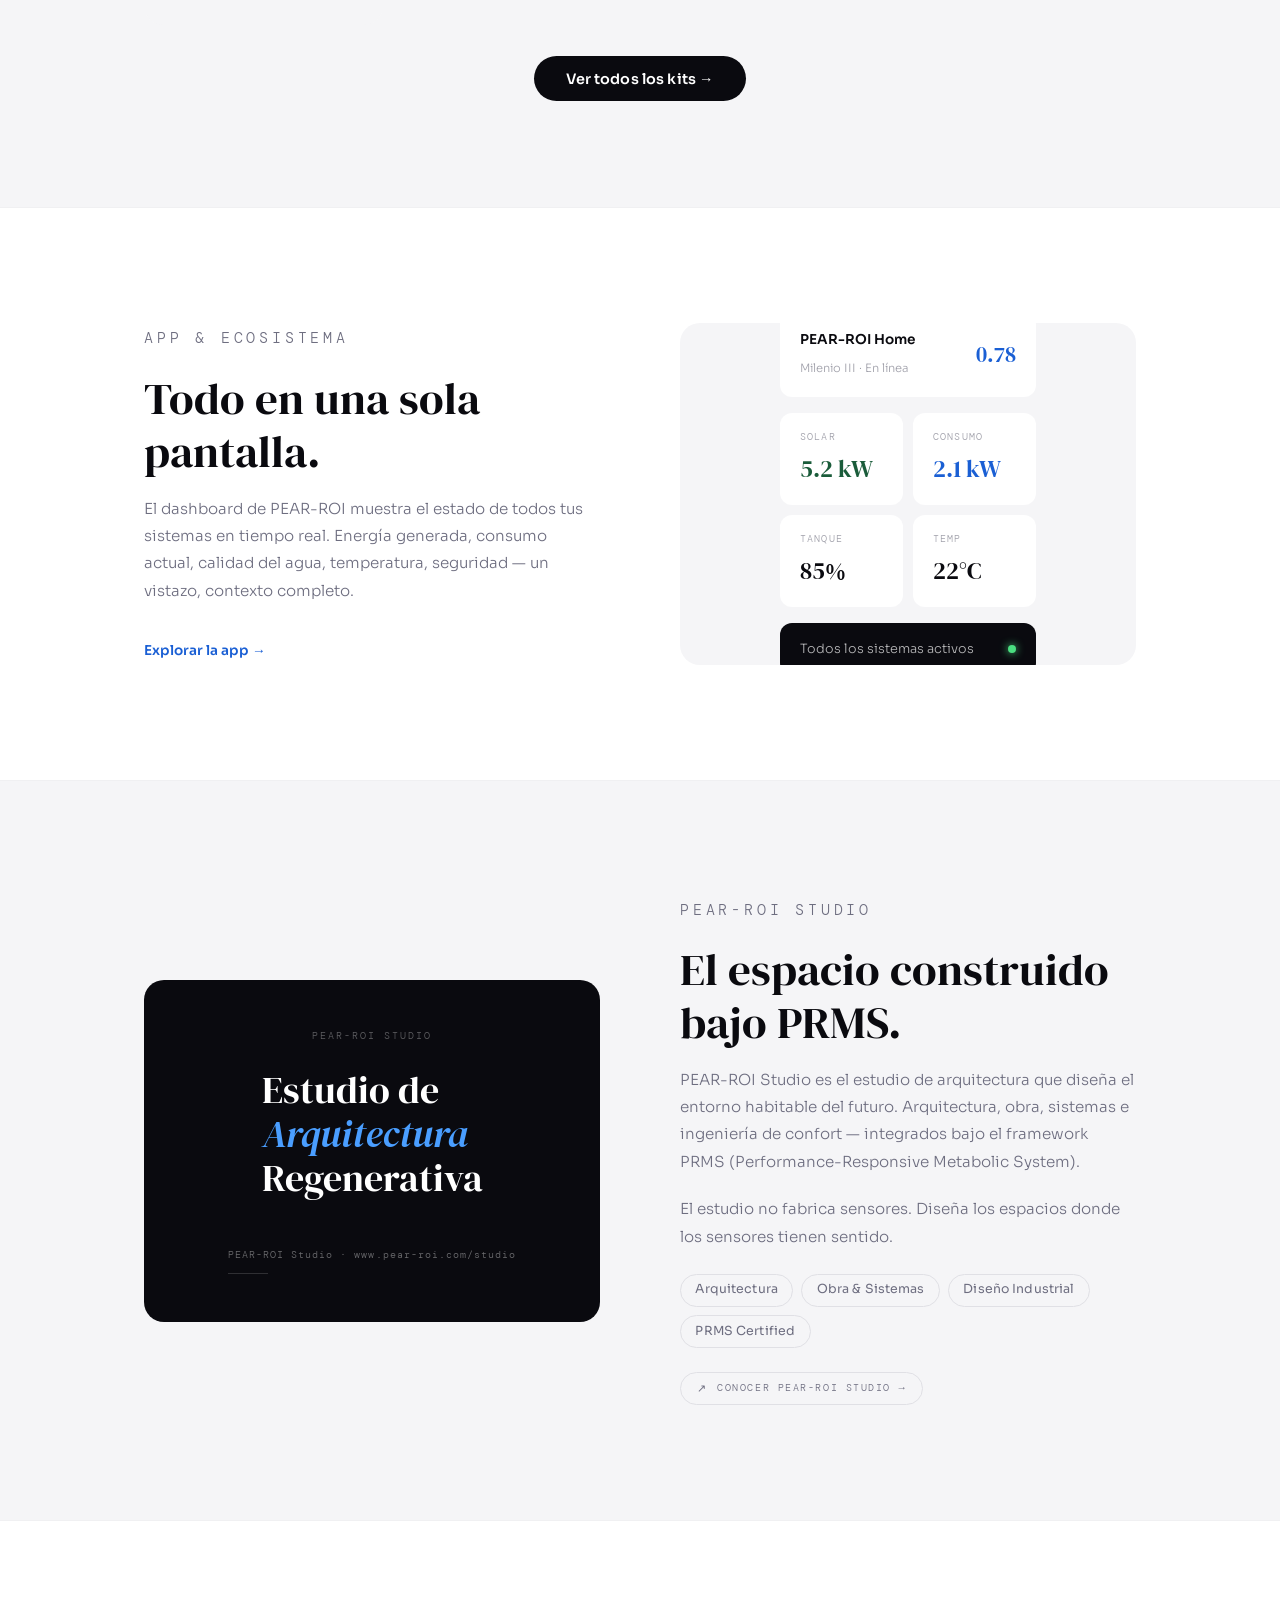
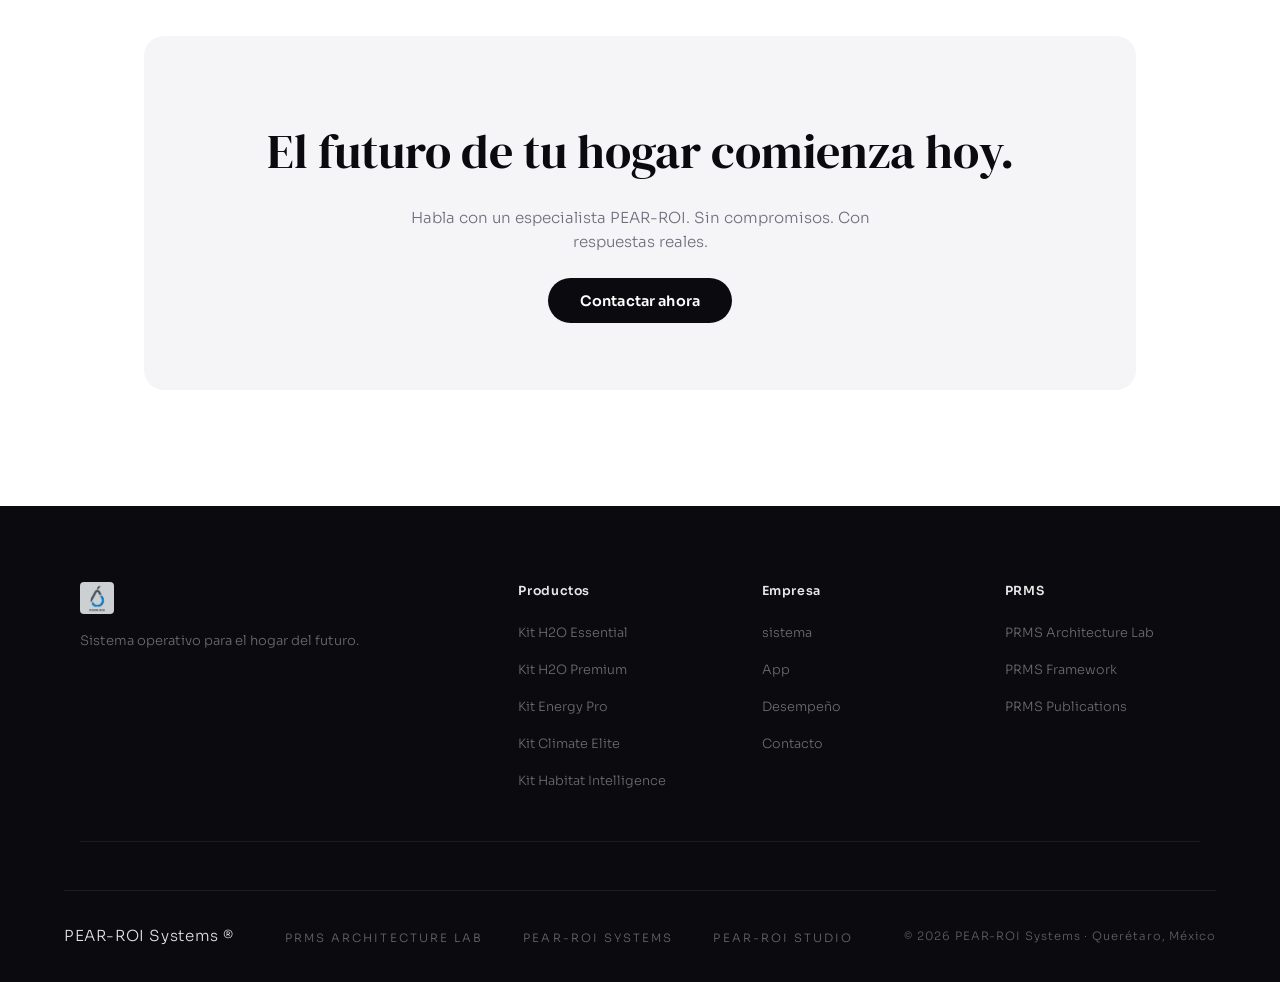
==== commit e78ab9c2: "Update index.html" ====
--- a/index.html
+++ b/index.html
@@ -14,16 +14,15 @@
 
 <main>
 
-  <!-- ══ HERO ══════════════════════════════════════════════════════════════ -->
+  <!-- CUADRO DE IDENTIDAD -->
   <section class="hero">
     <p class="hero-eyebrow" data-t="home.eyebrow">Sistema Residencial de Alto Desempeño</p>
     <h1>
       <span data-t="home.h1a">La vivienda,</span><br>
       <em data-t="home.h1b">reinventada.</em>
     </h1>
-   <p class="hero-sub main" data-t="home.sub.main">
-  Automatización invisible. Eficiencia total. Retorno real. 
-</p>
+
+    
 <p class="hero-sub secondary" data-t="home.sub.secondary">
   Un sistema operativo para el hogar del futuro.
   <span class="hero-highlight"> 
@@ -33,13 +32,11 @@
      
     <div class="hero-actions">
       <a href="product.html" class="btn-primary" data-t="home.cta1">Explorar sistema</a>
-      
     </div>
     <div class="hero-scroll">
       <span data-t="home.scroll">Descubrir</span>
     </div>
   </section>
-
   <div class="divider"></div>
 
   <!-- ══ STAT STRIP ════════════════════════════════════════════════════════ -->
